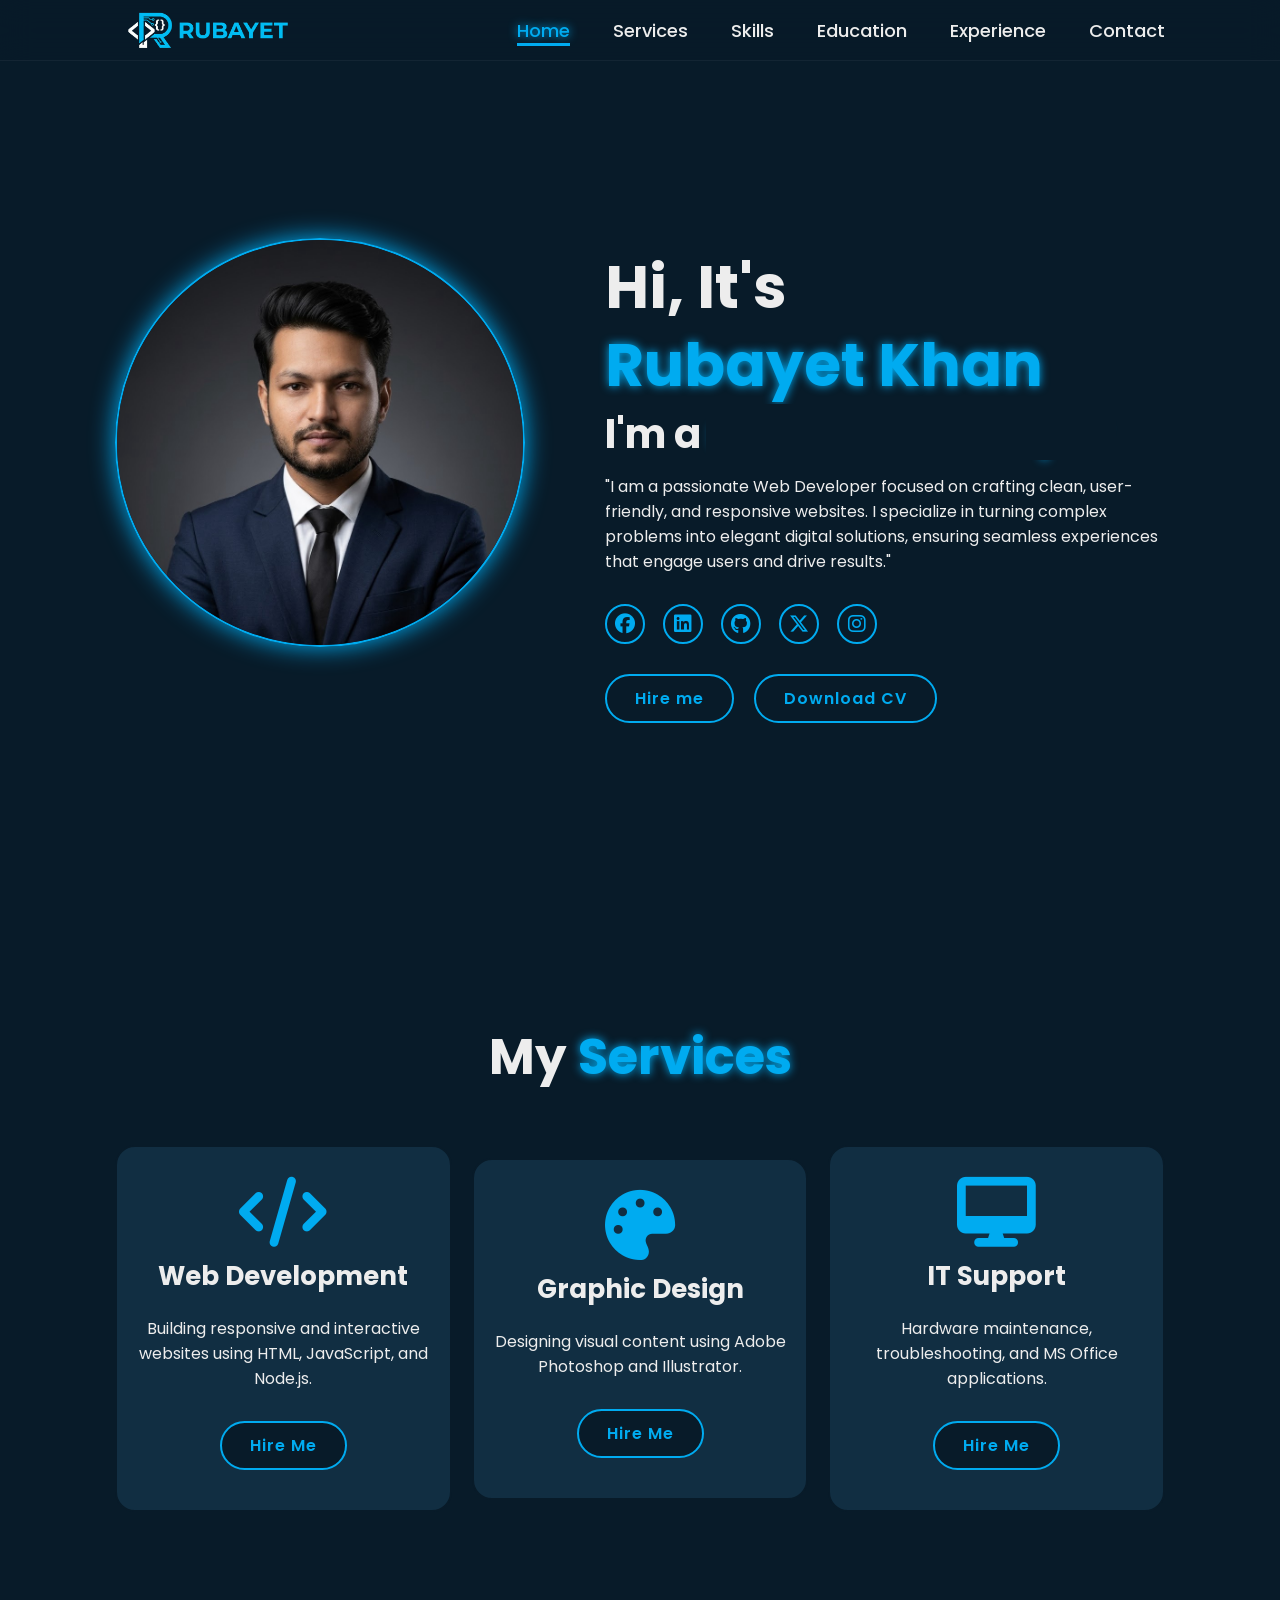
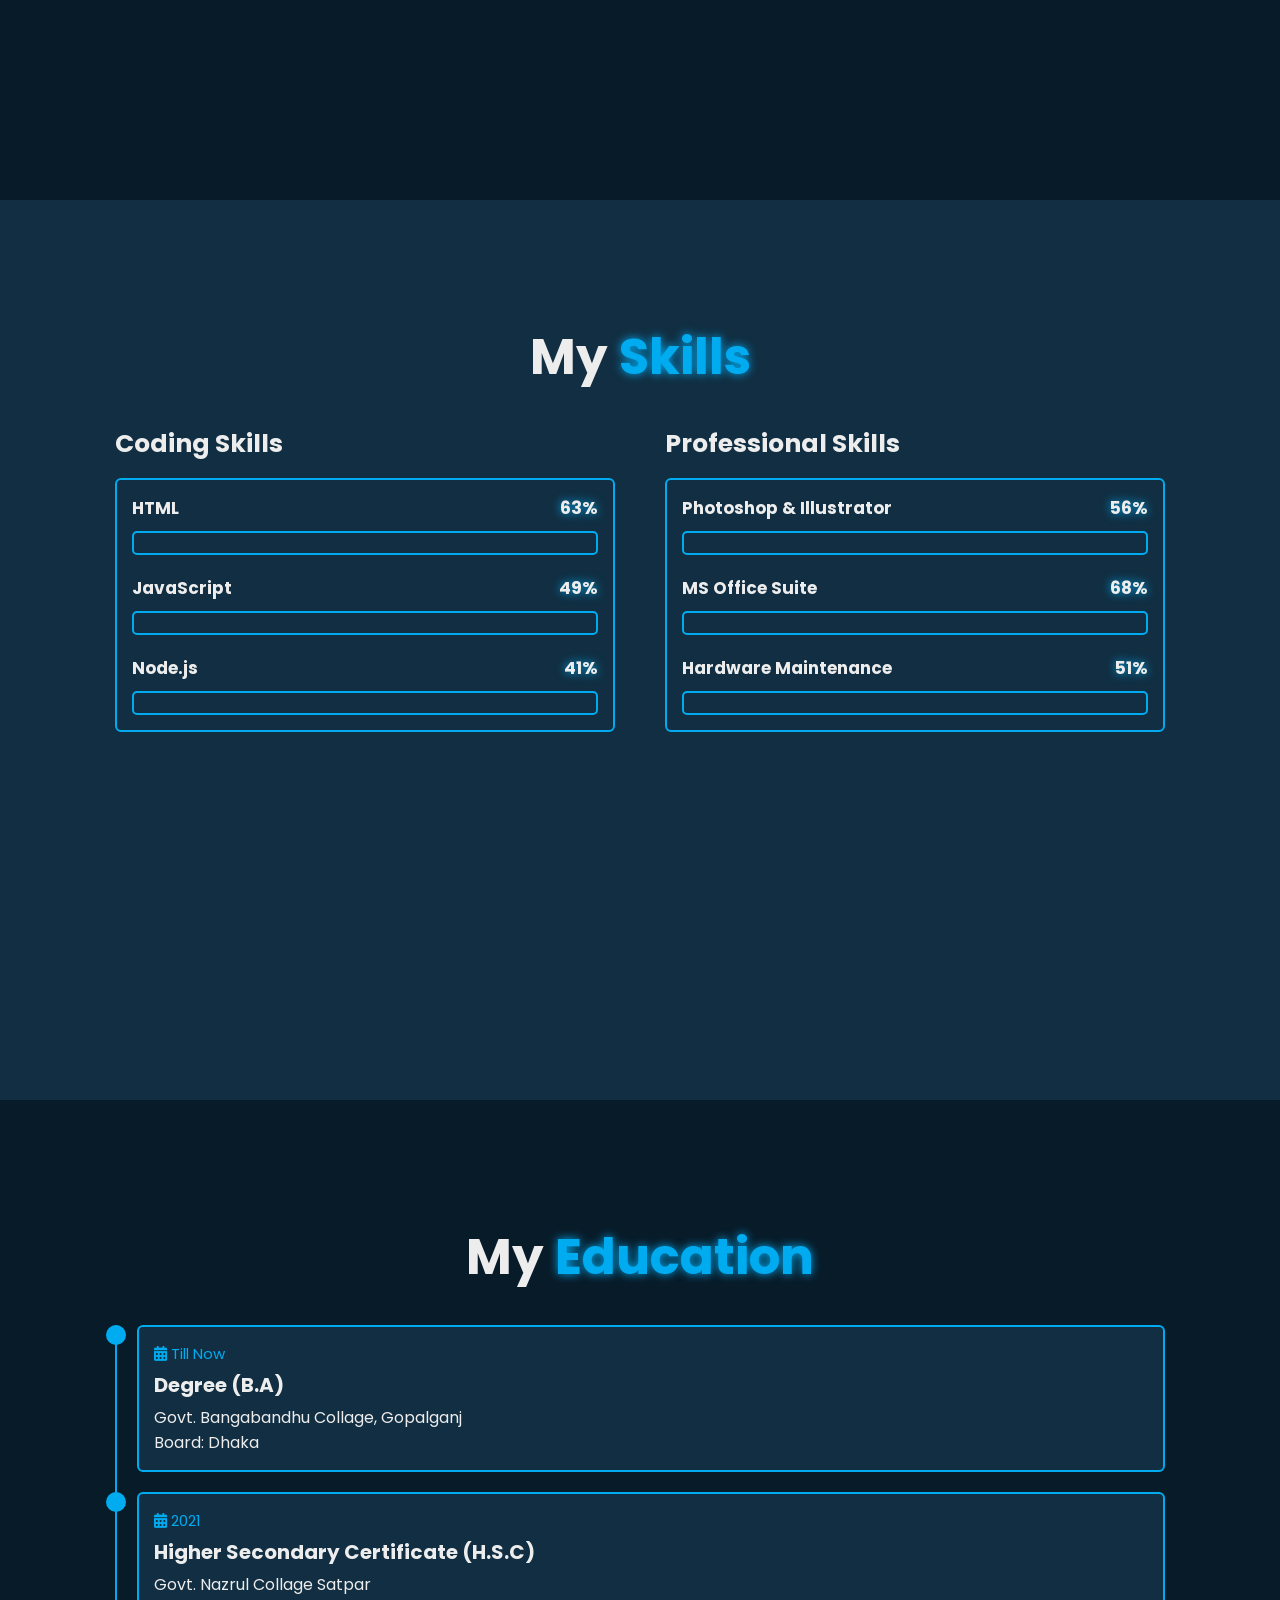
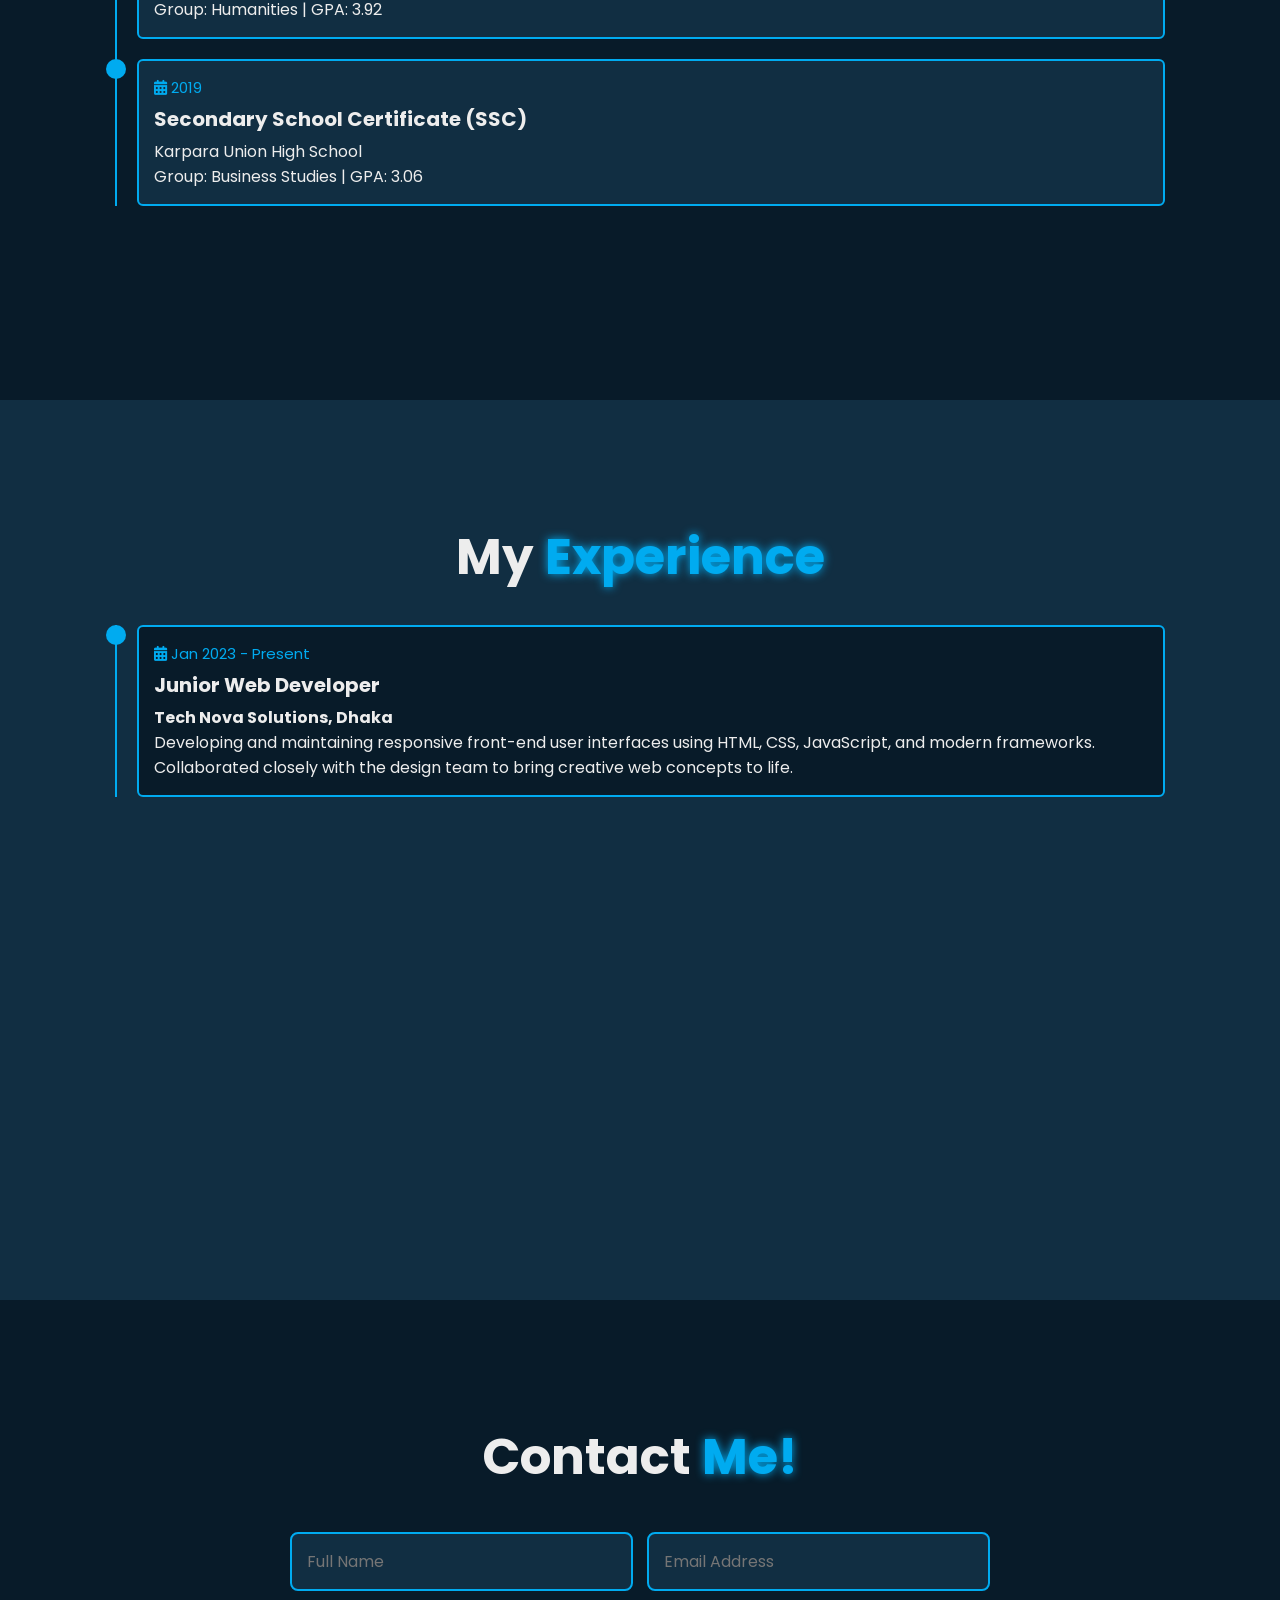
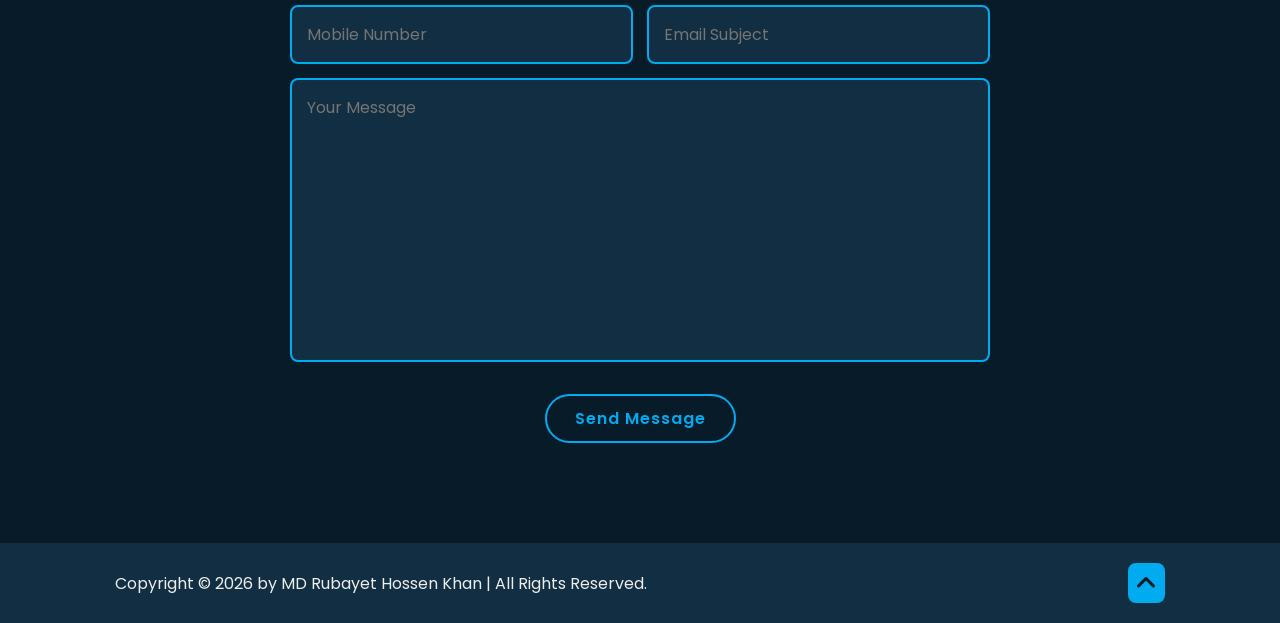
==== index.html @ 7b651324 "Initial commit" ====
<!DOCTYPE html>
<html lang="en">

<head>
    <meta charset="UTF-8">
    <meta name="viewport" content="width=device-width, initial-scale=1.0">
    <link rel="stylesheet" href="https://cdnjs.cloudflare.com/ajax/libs/font-awesome/6.5.2/css/all.min.css">
    <link rel="stylesheet" href="style.css">
    <title>Portfolio Website</title>
</head>

<body>
    <header>
        <a href="#" class="logo"><img src="Logo image.png" alt="Rubayet"></a>

        <nav>
            <a href="#home" class="active"> Home</a>
            <a href="#services">Services</a>
            <a href="#skills">Skills</a>
            <a href="#education">Education</a>
            <a href="#experience">Experience</a>
            <a href="#contact">Contact</a>
        </nav>
    </header>
    <section class="home" id="home">
        <div class="home-img">
            <img src="main.jpg" alt="">
        </div>
        <div class="home-content">
            <h1>Hi, It's <br><span>Rubayet Khan</span></h1>
            <h3 class="typing-text">I'm a <span></span></h3>
            <p>"I am a passionate Web Developer focused on crafting clean, user-friendly, and responsive websites. I
                specialize in turning complex problems into elegant digital solutions, ensuring seamless experiences
                that engage users and drive results."</p>
            <div class="social-icons">
                <a href="https://www.facebook.com/mdrubayetkhan.khan.5" target="_blank"><i
                        class="fa-brands fa-facebook"></i></a>
                <a href="https://www.linkedin.com/in/rubayet-khan-7339552a4" target="_blank"><i
                        class="fa-brands fa-linkedin"></i></a>
                <a href="https://github.com/rubayet9" target="_blank"><i class="fa-brands fa-github"></i></a>
                <a href="#"><i class="fa-brands fa-x-twitter"></i></a>
                <a href="https://www.instagram.com/mdrubayetkhan.khan.5/" target="_blank"><i
                        class="fa-brands fa-instagram"></i></a>
            </div>
            <div class="btn-box">
                <a href="#contact" class="btn">Hire me</a>
                <a href="Rubayet Khan cv.pdf" download class="btn">Download CV</a>
            </div>
        </div>
    </section>

    <section class="services" id="services">
        <h2 class="heading">My <span>Services</span></h2>
        <div class="services-container">
            <div class="service-box">
                <i class="fa-solid fa-code"></i>
                <h3>Web Development</h3>
                <p>Building responsive and interactive websites using HTML, JavaScript, and Node.js.</p>
                <a href="#contact" class="btn">Hire Me</a>
            </div>
            <div class="service-box">
                <i class="fa-solid fa-palette"></i>
                <h3>Graphic Design</h3>
                <p>Designing visual content using Adobe Photoshop and Illustrator.</p>
                <a href="#contact" class="btn">Hire Me</a>
            </div>
            <div class="service-box">
                <i class="fa-solid fa-desktop"></i>
                <h3>IT Support</h3>
                <p>Hardware maintenance, troubleshooting, and MS Office applications.</p>
                <a href="#contact" class="btn">Hire Me</a>
            </div>
        </div>
    </section>

    <section class="skills" id="skills">
        <h2 class="heading">My <span>Skills</span></h2>
        <div class="skills-row">
            <div class="skills-column">
                <h3 class="title">Coding Skills</h3>
                <div class="skills-box">
                    <div class="skills-content">
                        <div class="progress">
                            <h3>HTML <span data-percent="90">0%</span></h3>
                            <div class="bar"><span></span></div>
                        </div>
                        <div class="progress">
                            <h3>JavaScript <span data-percent="70">0%</span></h3>
                            <div class="bar"><span></span></div>
                        </div>
                        <div class="progress">
                            <h3>Node.js <span data-percent="60">0%</span></h3>
                            <div class="bar"><span></span></div>
                        </div>
                    </div>
                </div>
            </div>

            <div class="skills-column">
                <h3 class="title">Professional Skills</h3>
                <div class="skills-box">
                    <div class="skills-content">
                        <div class="progress">
                            <h3>Photoshop & Illustrator <span data-percent="80">0%</span></h3>
                            <div class="bar"><span></span></div>
                        </div>
                        <div class="progress">
                            <h3>MS Office Suite <span data-percent="95">0%</span></h3>
                            <div class="bar"><span></span></div>
                        </div>
                        <div class="progress">
                            <h3>Hardware Maintenance <span data-percent="75">0%</span></h3>
                            <div class="bar"><span></span></div>
                        </div>
                    </div>
                </div>
            </div>
        </div>
    </section>

    <section class="education" id="education">
        <h2 class="heading">My <span>Education</span></h2>
        <div class="education-row">
            <div class="education-column">
                <div class="education-box">
                    <div class="education-content">
                        <div class="content">
                            <div class="year"><i class="fa-solid fa-calendar-days"></i> Till Now</div>
                            <h3>Degree (B.A)</h3>
                            <p>Govt. Bangabandhu Collage, Gopalganj <br> Board: Dhaka</p>
                        </div>
                    </div>
                    <div class="education-content">
                        <div class="content">
                            <div class="year"><i class="fa-solid fa-calendar-days"></i> 2021</div>
                            <h3>Higher Secondary Certificate (H.S.C)</h3>
                            <p>Govt. Nazrul Collage Satpar <br> Group: Humanities | GPA: 3.92</p>
                        </div>
                    </div>
                    <div class="education-content">
                        <div class="content">
                            <div class="year"><i class="fa-solid fa-calendar-days"></i> 2019</div>
                            <h3>Secondary School Certificate (SSC)</h3>
                            <p>Karpara Union High School <br> Group: Business Studies | GPA: 3.06</p>
                        </div>
                    </div>
                </div>
            </div>
        </div>
    </section>

    <section class="experience" id="experience">
        <h2 class="heading">My <span>Experience</span></h2>
        <div class="experience-row">
            <div class="experience-column">
                <div class="experience-box">
                    <div class="experience-content">
                        <div class="content">
                            <div class="year"><i class="fa-solid fa-calendar-days"></i> Jan 2023 - Present</div>
                            <h3>Junior Web Developer</h3>
                            <p><strong>Tech Nova Solutions, Dhaka</strong> <br> Developing and maintaining responsive
                                front-end user interfaces using HTML, CSS, JavaScript, and modern frameworks.
                                Collaborated closely with the design team to bring creative web concepts to life.</p>
                        </div>
                    </div>
                </div>
            </div>
        </div>
    </section>

    <section class="contact" id="contact">
        <h2 class="heading">Contact <span>Me!</span></h2>
        <form id="contact-form" action="https://formsubmit.co/rubayetfivermail@gmail.com" method="POST">
            <div class="input-box">
                <input type="text" name="name" placeholder="Full Name" required>
                <input type="email" name="email" placeholder="Email Address" required>
            </div>
            <div class="input-box">
                <input type="text" name="phone" placeholder="Mobile Number">
                <input type="text" name="_subject" placeholder="Email Subject">
            </div>
            <textarea name="message" id="" cols="30" rows="10" placeholder="Your Message" required></textarea>
            <input type="hidden" name="_captcha" value="false">
            <input type="submit" value="Send Message" class="btn">
        </form>
    </section>

    <footer class="footer">
        <div class="footer-text">
            <p>Copyright &copy; 2026 by MD Rubayet Hossen Khan | All Rights Reserved.</p>
        </div>
        <div class="footer-iconTop">
            <a href="#home"><i class="fa-solid fa-angle-up"></i></a>
        </div>
    </footer>

    <!-- Popup Notification -->
    <div class="popup-box" id="popup">
        <i class="fa-solid fa-circle-check"></i>
        <h2>Message Sent!</h2>
        <p>Thank you for reaching out. I will get back to you soon.</p>
        <button type="button" class="btn" onclick="closePopup()">OK</button>
    </div>

    <script>
        let sections = document.querySelectorAll('section');
        let navLinks = document.querySelectorAll('header nav a');

        window.onscroll = () => {
            sections.forEach(sec => {
                let top = window.scrollY;
                let offset = sec.offsetTop - 150;
                let height = sec.offsetHeight;
                let id = sec.getAttribute('id');

                if (top >= offset && top < offset + height) {
                    navLinks.forEach(links => {
                        links.classList.remove('active');
                        document.querySelector('header nav a[href*=' + id + ']').classList.add('active');
                    });

                    if (!sec.classList.contains('show-animate')) {
                        sec.classList.add('show-animate');

                        if (id === 'skills') {
                            let progressSpans = sec.querySelectorAll('.progress h3 span');
                            progressSpans.forEach(span => {
                                let target = parseInt(span.getAttribute('data-percent'));
                                let count = 0;
                                let duration = 1500; // Match CSS transition duration
                                let interval = duration / target;

                                let counter = setInterval(() => {
                                    count++;
                                    span.textContent = count + '%';
                                    if (count >= target) {
                                        clearInterval(counter);
                                    }
                                }, interval);
                            });
                        }
                    }
                } else {
                    if (sec.classList.contains('show-animate')) {
                        sec.classList.remove('show-animate');

                        if (id === 'skills') {
                            let progressSpans = sec.querySelectorAll('.progress h3 span');
                            progressSpans.forEach(span => {
                                span.textContent = '0%';
                            });
                        }
                    }
                }
            });
        };

        // Form Submission and Popup Logic
        const contactForm = document.getElementById('contact-form');
        const popup = document.getElementById('popup');

        contactForm.addEventListener('submit', function (e) {
            e.preventDefault(); // Prevent page redirection

            const formData = new FormData(contactForm);

            fetch("https://formsubmit.co/ajax/rubayetfivermail@gmail.com", {
                method: "POST",
                body: formData
            })
                .then(response => response.json())
                .then(data => {
                    if (data.success) {
                        contactForm.reset(); // Clear the form
                        popup.classList.add("open-popup"); // Show popup
                    } else {
                        alert("Something went wrong. Please try again.");
                    }
                })
                .catch(error => {
                    alert("Error sending message. Please check your internet connection.");
                });
        });

        function closePopup() {
            popup.classList.remove("open-popup");
        }
    </script>
</body>

</html>
---- style.css ----
@import url('https://fonts.googleapis.com/css2?family=Poppins:wght@100;200;300;400;500;600&display=swap');
@import url('https://fonts.googleapis.com/css2?family=Dancing+Script:wght@700&display=swap');

:root {
    --bg-color: #081b29;
    --second-bg-color: #112e42;
    --text-color: #ededed;
    --main-color: #00abf0;
}

* {
    margin: 0;
    padding: 0;
    box-sizing: border-box;
    text-decoration: none;
    border: none;
    outline: none;
    font-family: 'Poppins', sans-serif;
}

html {
    font-size: 62.5%;
    scroll-behavior: smooth;
}

body {
    width: 100%;
    height: 100vh;
    overflow-x: hidden;
    background-color: var(--bg-color);
    color: var(--text-color);
}

header {
    position: fixed;
    top: 0;
    left: 0;
    width: 100%;
    padding: 1rem 9%; /* Reduced padding to keep header perfectly sized */
    background: rgba(8, 27, 41, 0.7);
    backdrop-filter: blur(15px);
    border-bottom: 1px solid rgba(255, 255, 255, 0.05);
    display: flex;
    justify-content: space-between;
    align-items: center;
    z-index: 100;
}

.logo {
    display: flex;
    align-items: center;
    cursor: pointer;
}

.logo img {
    height: 4rem; /* Standard logo height */
    width: auto;
    animation: logoGlow 3s infinite ease-in-out;
    transform-origin: left center;
    transition: 0.3s;
}

@keyframes logoGlow {
    0%, 100% {
        filter: drop-shadow(0 0 5px var(--main-color));
        transform: translateY(0) scale(1); /* Normal size */
    }
    50% {
        filter: drop-shadow(0 0 15px var(--main-color));
        transform: translateY(-3px) scale(1.05); /* Slight bounce and scale */
    }
}

.logo:hover img {
    filter: brightness(1.2) drop-shadow(0 0 20px var(--main-color));
}

nav a {
    font-size: 1.8rem;
    color: var(--text-color);
    margin-left: 4rem;
    font-weight: 500;
    transition: 0.3s ease;
    border-bottom: 3px solid transparent;
}

nav a:hover,
nav a.active {
    color: var(--main-color);
    border-bottom: 3px solid var(--main-color);
    text-shadow: 0 0 10px var(--main-color);
}

@media(max-width:995px) {
    nav {
        position: absolute;
        display: none;
        top: 0;
        right: 0;
        width: 40%;
        border-left: 3px solid var(--main-color);
        border-bottom: 3px solid var(--main-color);
        border-bottom-left-radius: 2rem;
        padding: 1rem solid;
        background-color: var(--second-bg-color);
        border-top: 0.1rem solid rgba(0, 0, 0, 0.1);
    }

    nav.active {
        display: block;
    }

    nav a {
        display: block;
        font-size: 2rem;
        margin: 3rem 0;
    }

    nav a:hover,
    nav a.active {
        padding: 1rem;
        border-radius: 0.5rem;
        border-bottom: 0.5rem solid var(--main-color);
    }
}

section {
    min-height: 100vh;
    padding: 12rem 9% 5rem;
}

.home {
    display: flex;
    justify-content: center;
    align-items: center;
    gap: 8rem;
    background-color: var(--bg-color);
}

.home .home-content h1 {
    font-size: 6rem;
    font-weight: 700;
    line-height: 1.3;
}

span {
    color: var(--main-color);
    text-shadow: 0 0 10px var(--main-color);
}

.home-content h3 {
    font-size: 4rem;
    margin-bottom: 1rem;
    font-weight: 700;
}

.home-content p {
    font-size: 1.6rem;
}

.home-img {
    display: flex;
    justify-content: center;
    align-items: center;
}

.home-img img {
    position: relative;
    margin-top: -8.5rem;
    width: 32vw;
    max-width: 450px;
    min-width: 250px;
    aspect-ratio: 1 / 1;
    object-fit: cover;
    object-position: top;
    border-radius: 50%;
    box-shadow: 0 0 25px var(--main-color);
    border: 2px solid var(--main-color);
    cursor: pointer;
    transition: 0.4s ease;
}

.home-img img:hover {
    box-shadow: 0 0 50px var(--main-color), 0 0 100px var(--main-color);
    transform: scale(1.05);
}

.social-icons a {
    display: inline-flex;
    justify-content: center;
    align-items: center;
    width: 4rem;
    height: 4rem;
    background-color: transparent;
    border: 0.2rem solid var(--main-color);
    font-size: 2rem;
    border-radius: 50%;
    margin: 3rem 1.5rem 3rem 0;
    transition: 0.3s ease;
    color: var(--main-color);
}

.social-icons a:hover {
    color: var(--bg-color);
    transform: scale(1.1) translateY(-5px);
    background-color: var(--main-color);
    box-shadow: 0 0 25px var(--main-color);
}

.btn {
    display: inline-block;
    padding: 1rem 2.8rem;
    background-color: var(--bg-color);
    border-radius: 4rem;
    font-size: 1.6rem;
    color: var(--main-color);
    letter-spacing: 0.1rem;
    font-weight: 600;
    border: 2px solid var(--main-color);
    transition: 0.3s ease;
    cursor: pointer;
    box-shadow: 0 0 10px transparent;
}

.btn:hover {
    transform: scale(1.05);
    background-color: var(--main-color);
    color: var(--bg-color);
    box-shadow: 0 0 25px var(--main-color);
}

.btn-box {
    display: flex;
    gap: 2rem;
    flex-wrap: wrap;
}

.typing-text {
    font-size: 34px;
    font-weight: 600;
    min-width: 280px;
}

.typing-text span {
    position: relative;
}

.typing-text span::before {
    content: "software Developer";
    color: var(--main-color);
    animation: words 20s infinite;
}

.typing-text span::after {
    content: "";
    background-color: var(--bg-color);
    position: absolute;
    width: calc(100% + 8px);
    height: 100%;
    border-left: 3px solid var(--bg-color);
    right: -8px;
    animation: cursor 0.6s infinite, typing 20s steps(14) infinite;
}

@keyframes cursor {
    to {
        border-left: 3px solid var(--main-color);
    }
}

@keyframes typing {
    0%, 5%, 20%, 25%, 40%, 45%, 60%, 65%, 80%, 85%, 100% {
        width: calc(100% + 8px);
    }
    10%, 15%, 30%, 35%, 50%, 55%, 70%, 75%, 90%, 95% {
        width: 0;
    }
}

@keyframes words {

    0%,
    20% {
        content: "Web Developer";
    }

    21%,
    40% {
        content: "Developer";
    }

    41%,
    60% {
        content: "Web Designer";
    }

    61%,
    80% {
        content: "Youtuber";
    }

    81%,
    100% {
        content: "Script Writer";
    }
}

@media (max-width: 1000px) {
    .home {
        gap: 4rem;
    }
}

@media(max-width:995px) {
    .home {
        flex-direction: column;
        margin: 5rem 4rem;
    }

    .home .home-content h3 {
        font-size: 2.5rem;
    }

    .home-content h1 {
        font-size: 5rem;
    }

    .home-img img {
        width: 70vw;
        margin-top: 4rem;
    }
}

/* Global heading */
.heading {
    text-align: center;
    font-size: 5rem;
    margin-bottom: 3rem;
}

/* Services */
.services h2 {
    margin-bottom: 5rem;
}
.services-container {
    display: flex;
    justify-content: center;
    align-items: center;
    flex-wrap: wrap;
    gap: 2rem;
}
.services-container .service-box {
    flex: 1 1 30rem;
    background: var(--second-bg-color);
    padding: 3rem 2rem 4rem;
    border-radius: 2rem;
    text-align: center;
    border: .2rem solid var(--bg-color);
    transition: .5s ease;
}
.services-container .service-box:hover {
    border-color: var(--main-color);
    transform: scale(1.02);
}
.service-box i {
    font-size: 7rem;
    color: var(--main-color);
}
.service-box h3 {
    font-size: 2.6rem;
    padding: 1rem 0;
}
.service-box p {
    font-size: 1.6rem;
    margin: 1rem 0 3rem;
}

/* Skills */
.skills {
    background: var(--second-bg-color);
}
.skills-row {
    display: flex;
    flex-wrap: wrap;
    gap: 5rem;
}
.skills-column {
    flex: 1 1 40rem;
}
.skills-column .title {
    font-size: 2.5rem;
    margin: 0 0 1.5rem;
}
.skills-box .skills-content {
    position: relative;
    border: .2rem solid var(--main-color);
    border-radius: .6rem;
    padding: .5rem 1.5rem;
    z-index: 1;
    overflow: hidden;
}
.skills-box .skills-content::before {
    content: '';
    position: absolute;
    top: 0;
    left: 0;
    width: 0;
    height: 100%;
    background: var(--bg-color);
    z-index: -1;
    transition: .5s ease;
}
.skills-box .skills-content:hover::before {
    width: 100%;
}
.skills-content .progress {
    padding: 1rem 0;
}
.skills-content .progress h3 {
    font-size: 1.7rem;
    display: flex;
    justify-content: space-between;
}
.skills-content .progress h3 span {
    color: var(--text-color);
}
.skills-content .progress .bar {
    margin-top: 1rem;
    padding: .5rem;
    border-radius: .5rem;
    border: .2rem solid var(--main-color);
}
.skills-content .progress .bar span {
    display: block;
    height: 1rem;
    border-radius: .3rem;
    background: var(--main-color);
    width: 0;
    transition: width 1.5s ease-in-out;
}

/* Let's set some widths for the skill bars */
.skills.show-animate .skills-column:nth-child(1) .progress:nth-child(1) .bar span { width: 90%; }
.skills.show-animate .skills-column:nth-child(1) .progress:nth-child(2) .bar span { width: 70%; }
.skills.show-animate .skills-column:nth-child(1) .progress:nth-child(3) .bar span { width: 60%; }
.skills.show-animate .skills-column:nth-child(2) .progress:nth-child(1) .bar span { width: 80%; }
.skills.show-animate .skills-column:nth-child(2) .progress:nth-child(2) .bar span { width: 95%; }
.skills.show-animate .skills-column:nth-child(2) .progress:nth-child(3) .bar span { width: 75%; }

/* Education & Experience Timeline style */
.education, .experience {
    background: var(--bg-color);
}
.experience {
    background: var(--second-bg-color);
}
.education-row, .experience-row {
    display: flex;
    flex-wrap: wrap;
    gap: 5rem;
    justify-content: center;
}
.education-column, .experience-column {
    flex: 1 1 40rem;
}
.education-box, .experience-box {
    border-left: .2rem solid var(--main-color);
}
.education-content, .experience-content {
    position: relative;
    padding-left: 2rem;
}
.education-content::before, .experience-content::before {
    content: '';
    position: absolute;
    top: 0;
    left: -1.1rem;
    width: 2rem;
    height: 2rem;
    background: var(--main-color);
    border-radius: 50%;
}
.education-content .content, .experience-content .content {
    position: relative;
    padding: 1.5rem;
    border: .2rem solid var(--main-color);
    border-radius: .6rem;
    margin-bottom: 2rem;
    background: var(--second-bg-color);
    transition: .5s ease;
}
.experience .experience-content .content {
    background: var(--bg-color);
}
.education-content .content:hover, .experience-content .content:hover {
    background: var(--main-color);
    color: var(--bg-color);
}
.education-content .content .year, .experience-content .content .year {
    font-size: 1.5rem;
    color: var(--main-color);
    padding-bottom: .5rem;
}
.education-content .content:hover .year, .experience-content .content:hover .year {
    color: var(--bg-color);
}
.education-content .content h3, .experience-content .content h3 {
    font-size: 2rem;
}
.education-content .content p, .experience-content .content p {
    font-size: 1.6rem;
    padding-top: .5rem;
}

/* Contact */
.contact {
    min-height: auto;
    padding-bottom: 7rem;
}
.contact form {
    max-width: 70rem;
    margin: 1rem auto;
    text-align: center;
    margin-bottom: 3rem;
}
.contact form .input-box {
    display: flex;
    justify-content: space-between;
    flex-wrap: wrap;
}
.contact form .input-box input, .contact form textarea {
    width: 100%;
    padding: 1.5rem;
    font-size: 1.6rem;
    color: var(--text-color);
    background: var(--second-bg-color);
    border-radius: .8rem;
    margin: .7rem 0;
    border: .2rem solid var(--main-color);
}
.contact form .input-box input {
    width: 49%;
}
.contact form textarea {
    resize: none;
}
.contact form .btn {
    margin-top: 2rem;
    cursor: pointer;
}

/* Footer */
.footer {
    display: flex;
    justify-content: space-between;
    align-items: center;
    flex-wrap: wrap;
    padding: 2rem 9%;
    background: var(--second-bg-color);
}
.footer-text p {
    font-size: 1.6rem;
}
.footer-iconTop a {
    display: inline-flex;
    justify-content: center;
    align-items: center;
    padding: .8rem;
    background: var(--main-color);
    border-radius: .8rem;
    transition: .5s ease;
}
.footer-iconTop a:hover {
    box-shadow: 0 0 1rem var(--main-color);
}
.footer-iconTop a i {
    font-size: 2.4rem;
    color: var(--bg-color);
}

@media(max-width: 768px) {
    .contact form .input-box input {
        width: 100%;
    }
}

/* Popup Notification Styling */
.popup-box {
    width: 400px;
    background: var(--second-bg-color);
    border: .2rem solid var(--main-color);
    border-radius: 1rem;
    position: fixed;
    top: 0;
    left: 50%;
    transform: translate(-50%, -50%) scale(0.1);
    text-align: center;
    padding: 3rem 2rem;
    color: var(--text-color);
    visibility: hidden;
    opacity: 0;
    transition: transform 0.4s ease, top 0.4s ease, opacity 0.4s ease;
    z-index: 1000;
    box-shadow: 0 0 20px var(--main-color);
}

.popup-box.open-popup {
    visibility: visible;
    opacity: 1;
    top: 50%;
    transform: translate(-50%, -50%) scale(1);
}

.popup-box i {
    font-size: 6rem;
    color: var(--main-color);
    margin-bottom: 2rem;
}

.popup-box h2 {
    font-size: 3rem;
    font-weight: 600;
    margin-bottom: 1rem;
}

.popup-box p {
    font-size: 1.6rem;
    margin-bottom: 3rem;
}

.popup-box .btn {
    width: 100%;
    padding: 1rem 0;
    box-shadow: none;
    display: block;
}
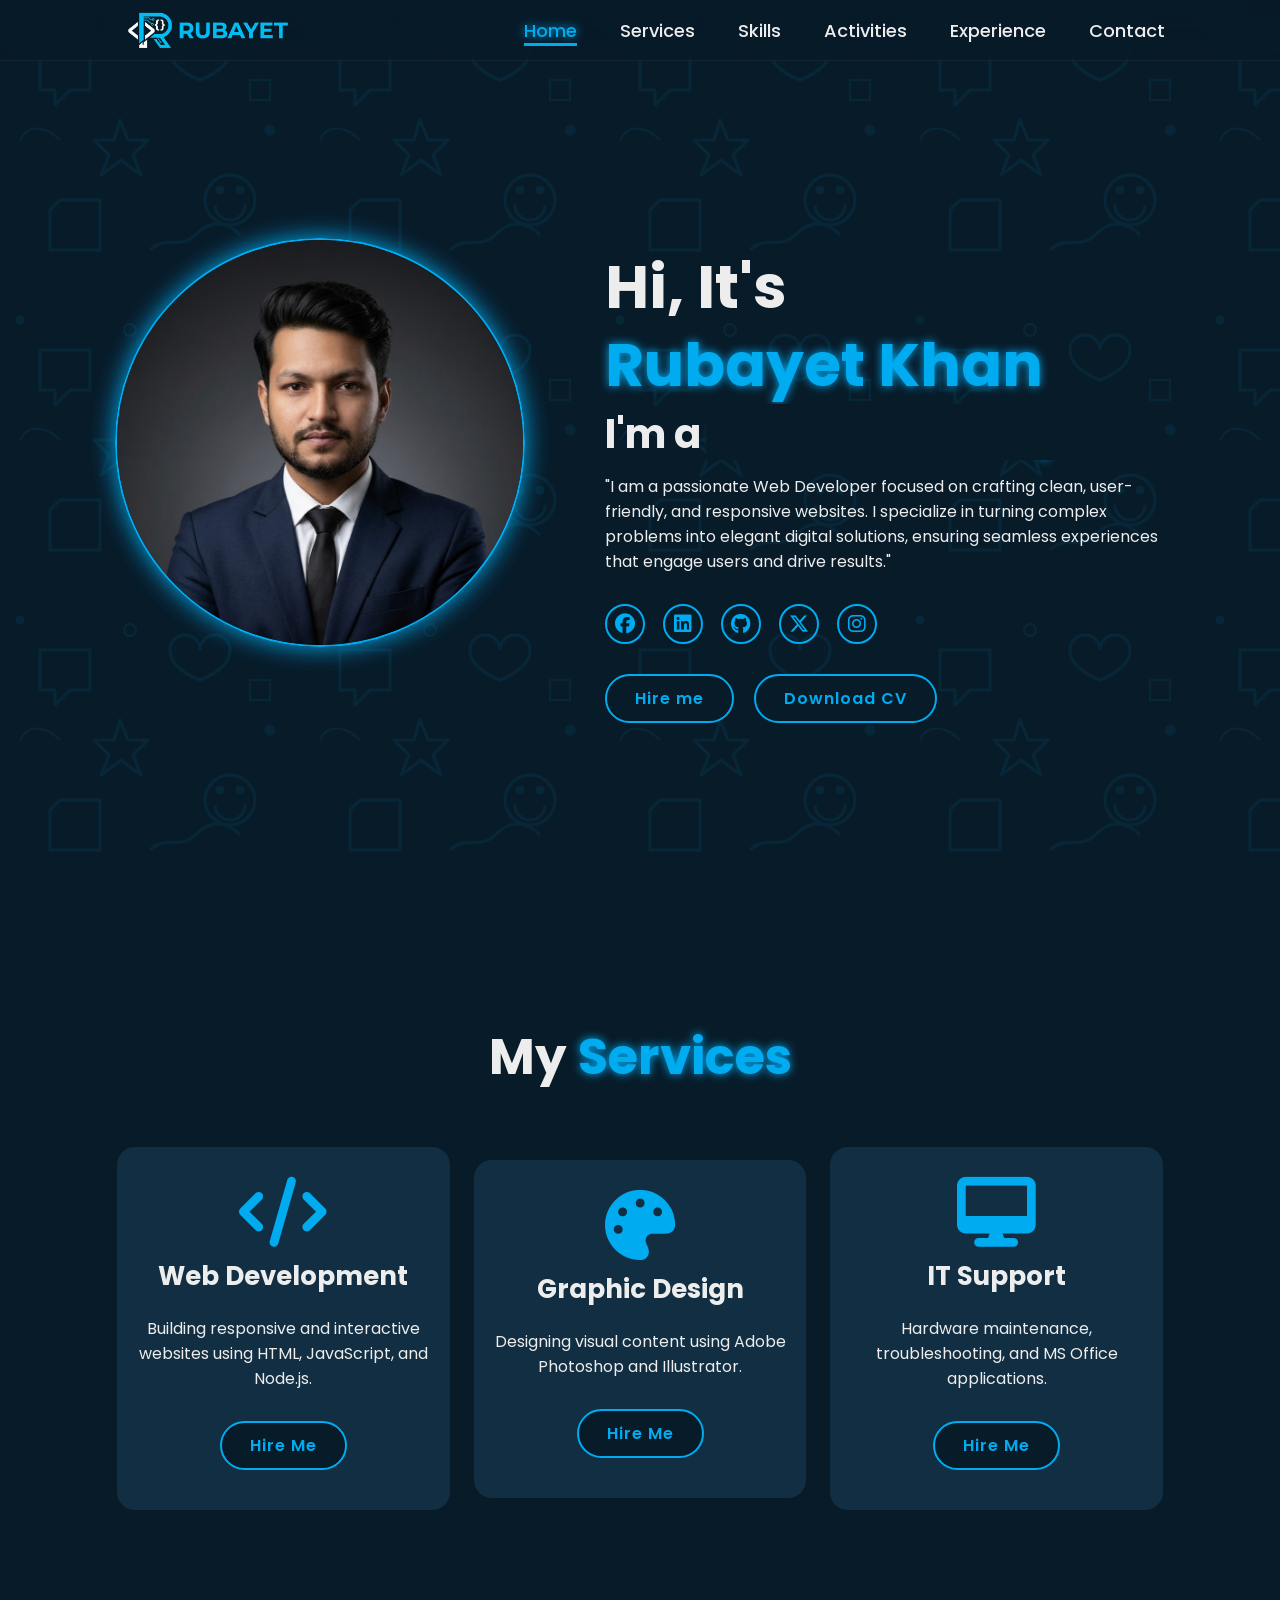
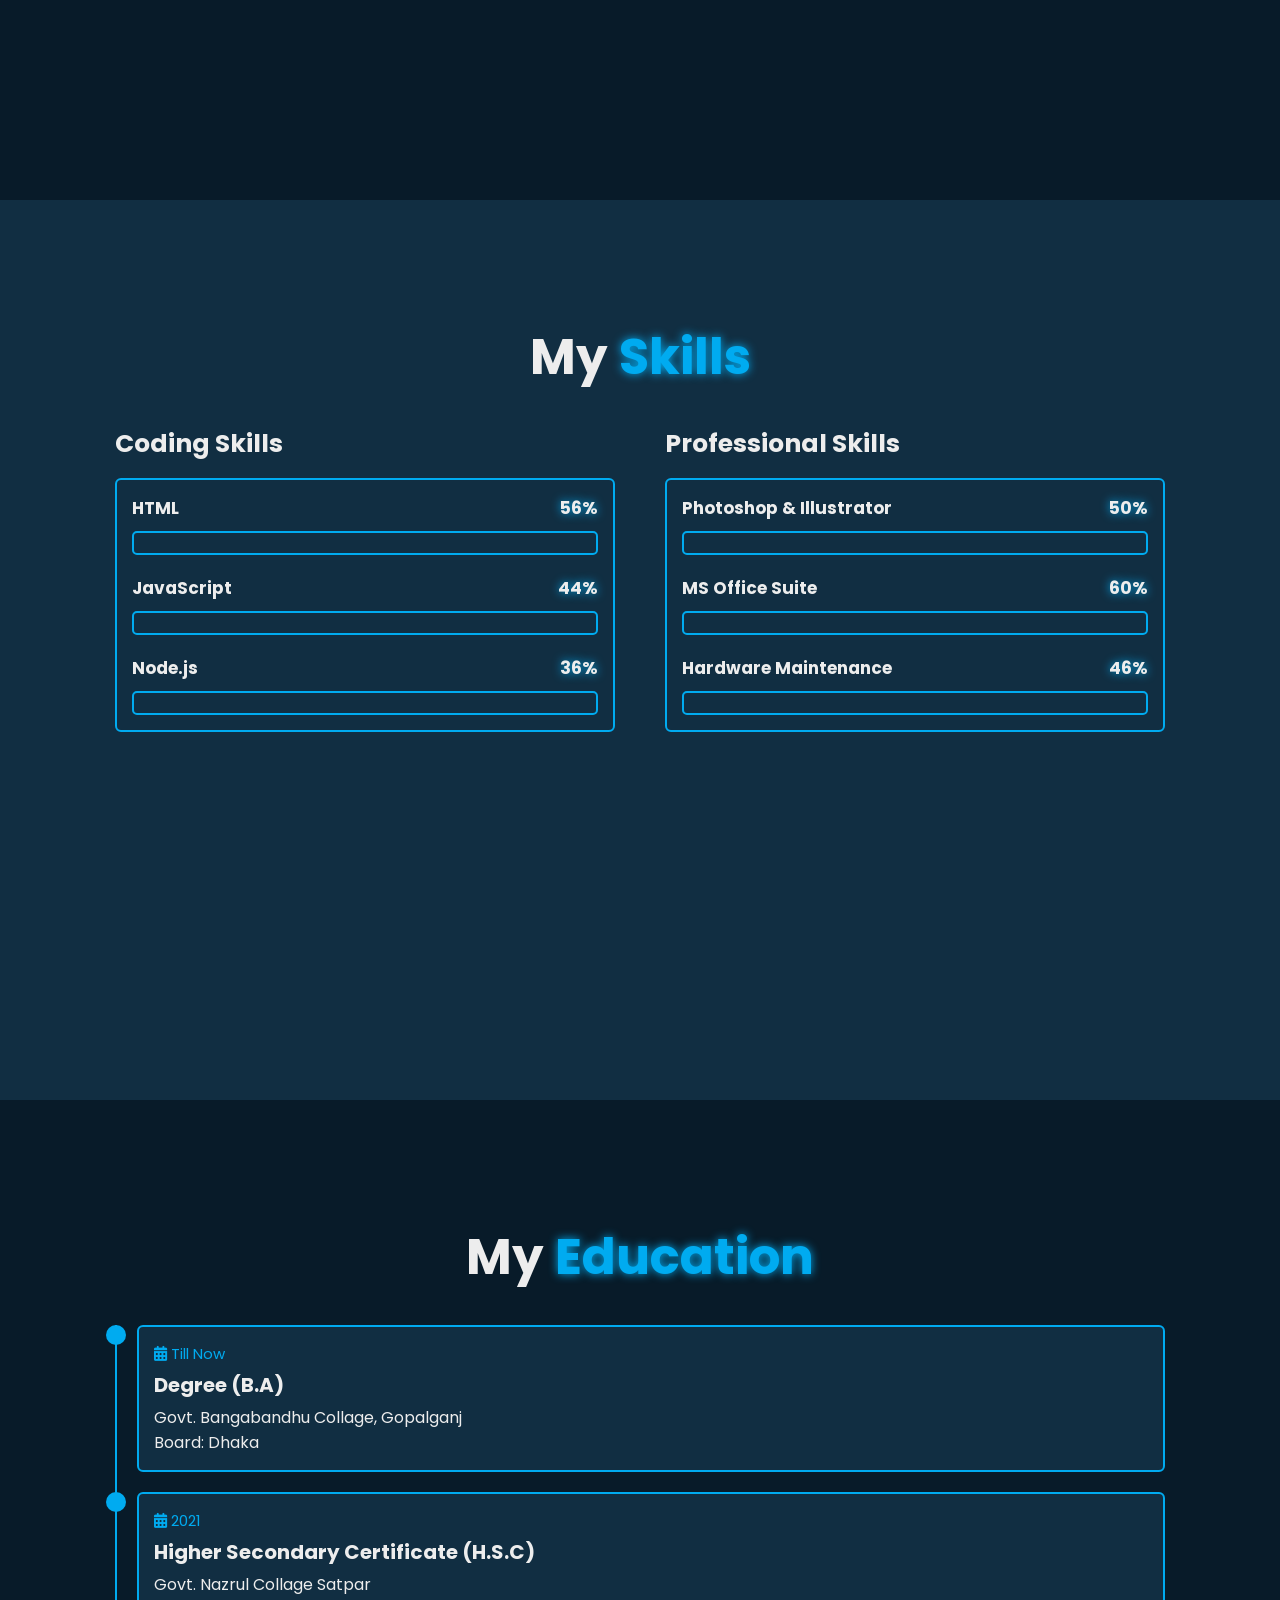
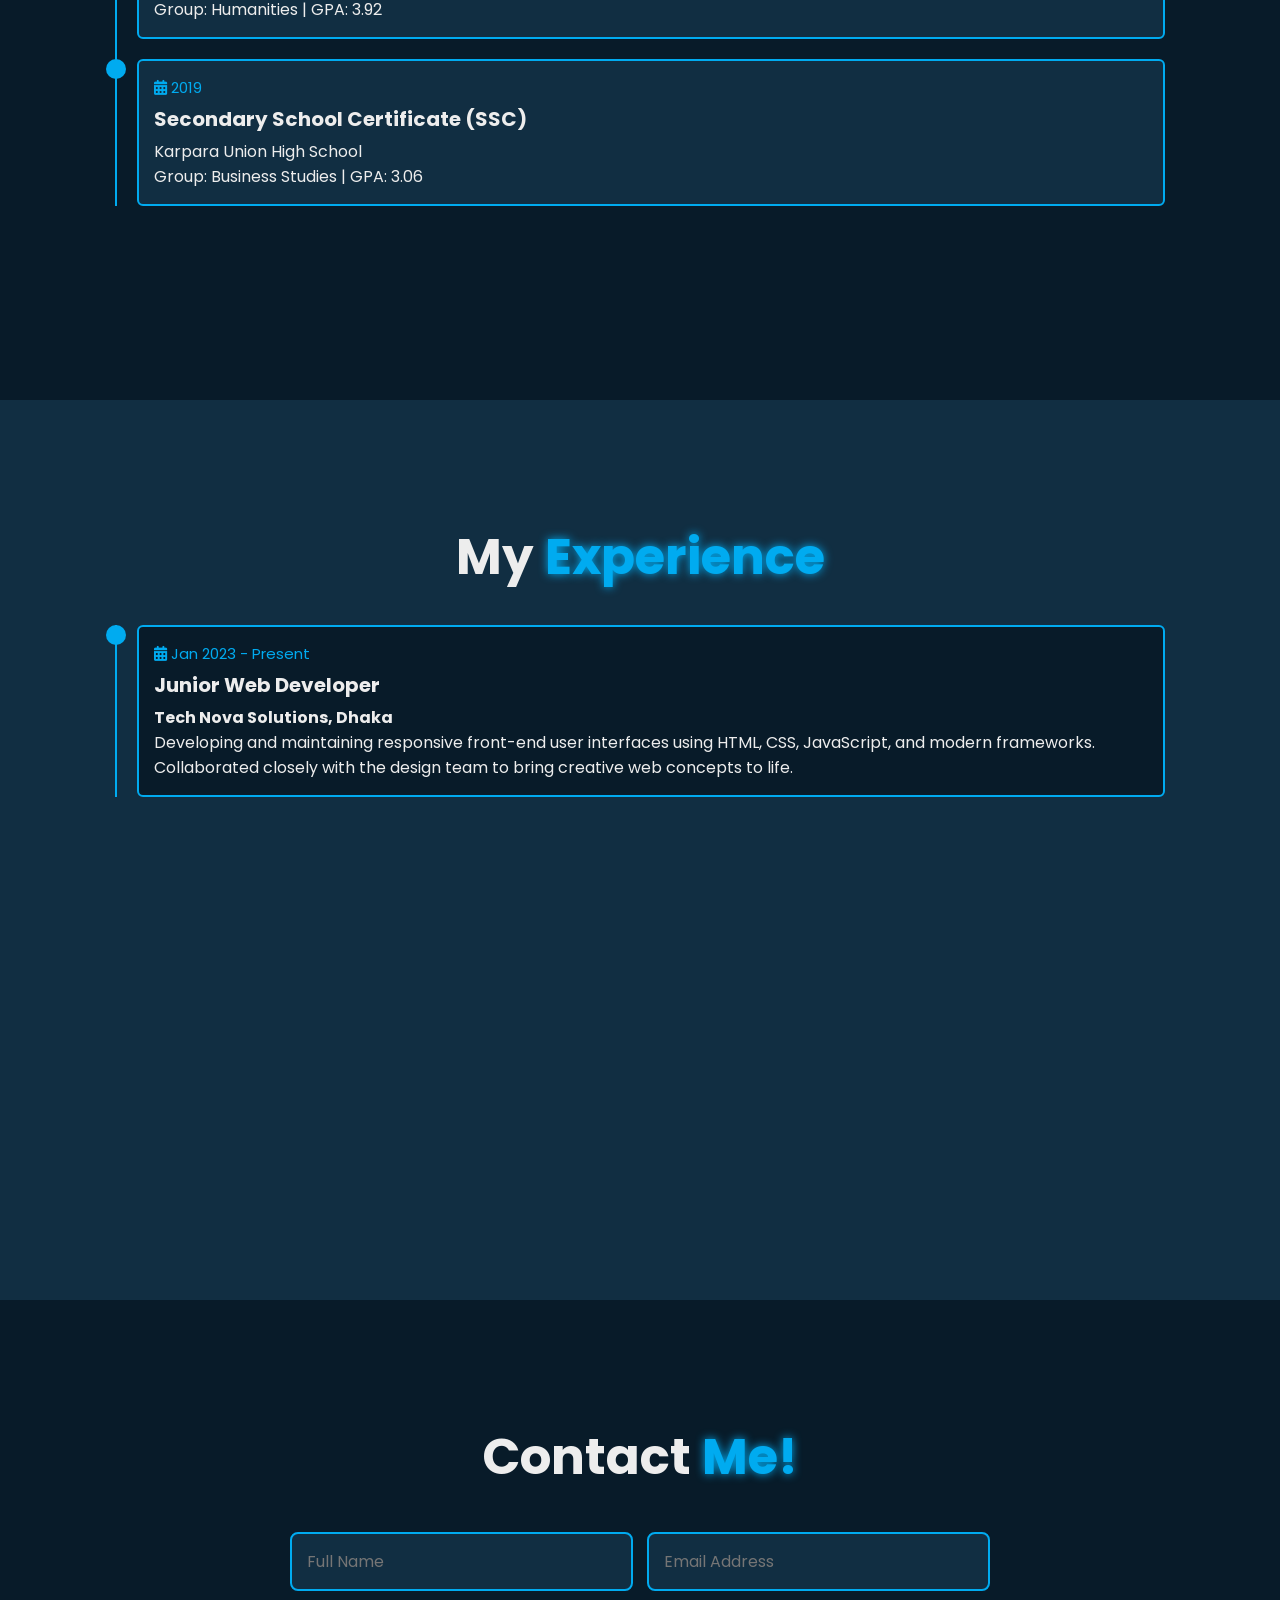
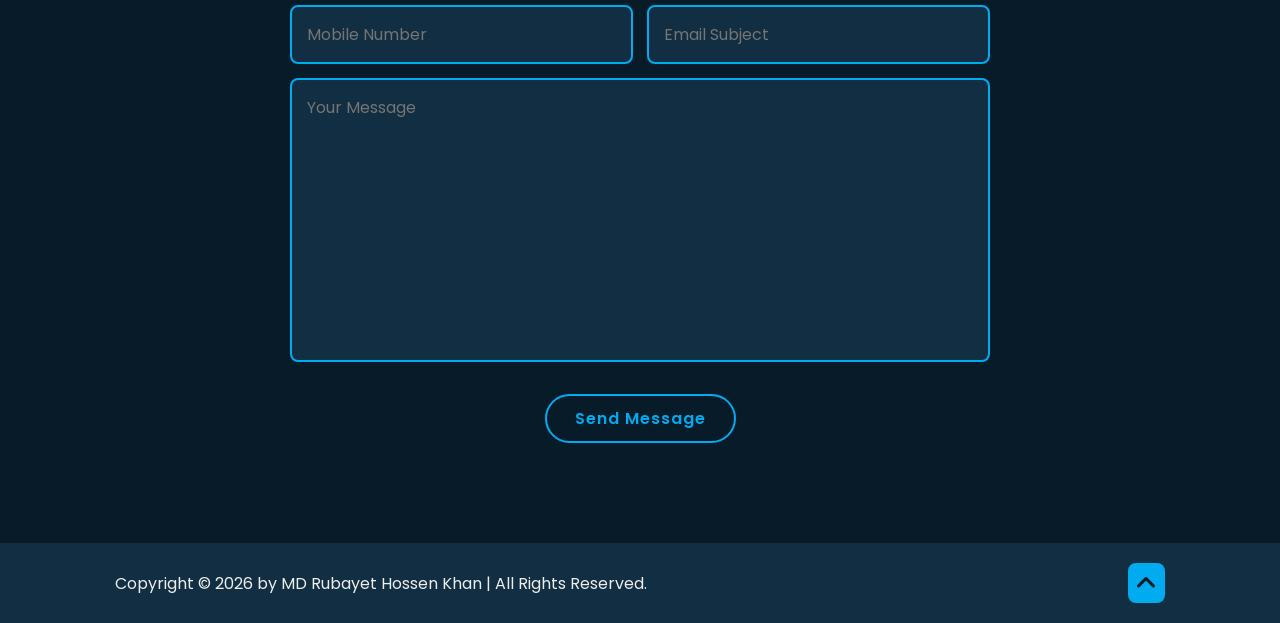
==== commit af3d12b4: "Add typing test difficulty levels and Bengali text paragraphs" ====
--- a/index.html
+++ b/index.html
@@ -17,7 +17,7 @@
             <a href="#home" class="active"> Home</a>
             <a href="#services">Services</a>
             <a href="#skills">Skills</a>
-            <a href="#education">Education</a>
+            <a href="#">Activities</a>
             <a href="#experience">Experience</a>
             <a href="#contact">Contact</a>
         </nav>
--- a/style.css
+++ b/style.css
@@ -633,4 +633,11 @@
     padding: 1rem 0;
     box-shadow: none;
     display: block;
+}
+
+/* WhatsApp Unique Vector Doodle Background Overlay */
+body, .home, .services, .skills, .education, .experience, .contact, .footer {
+    background-image: url("data:image/svg+xml,%3Csvg width='300' height='300' xmlns='http://www.w3.org/2000/svg'%3E%3Cg fill='%2300abf0' stroke='%2300abf0' opacity='0.08'%3E%3Cpath d='M40 50h50v40h-20l-15 15v-15h-15z' fill='none' stroke-width='3' stroke-linejoin='round'/%3E%3Cpath d='M200 50a15 15 0 0 1 30 0c0 20-30 30-30 30s-30-10-30-30a15 15 0 0 1 30 0z' fill='none' stroke-width='3'/%3E%3Ccircle cx='230' cy='200' r='25' fill='none' stroke-width='3'/%3E%3Ccircle cx='220' cy='190' r='4' fill='%2300abf0'/%3E%3Ccircle cx='240' cy='190' r='4' fill='%2300abf0'/%3E%3Cpath d='M215 205a15 15 0 0 0 30 0' fill='none' stroke-width='3'/%3E%3Cpath d='M60 200h40v50h-50v-40l10-10z' fill='none' stroke-width='3' stroke-linejoin='round'/%3E%3Cpath d='M120 120l8 20h20l-15 15 8 20-20-15-20 15 8-20-15-15h20z' fill='none' stroke-width='3' stroke-linejoin='round'/%3E%3Cpath d='M150 250c15-15 30 0 45-15s30-15 45 0' fill='none' stroke-width='3'/%3E%3Ccircle cx='20' cy='20' r='4' fill='%2300abf0'/%3E%3Ccircle cx='130' cy='30' r='6' fill='none' stroke-width='2'/%3E%3Ccircle cx='270' cy='130' r='5' fill='%2300abf0'/%3E%3Cpath d='M20 140c10-20 30-10 40 0' fill='none' stroke-width='2'/%3E%3Cpath d='M250 80h20v20h-20z' fill='none' stroke-width='2'/%3E%3C/g%3E%3C/svg%3E");
+    background-size: 300px;
+    background-attachment: fixed;
 }
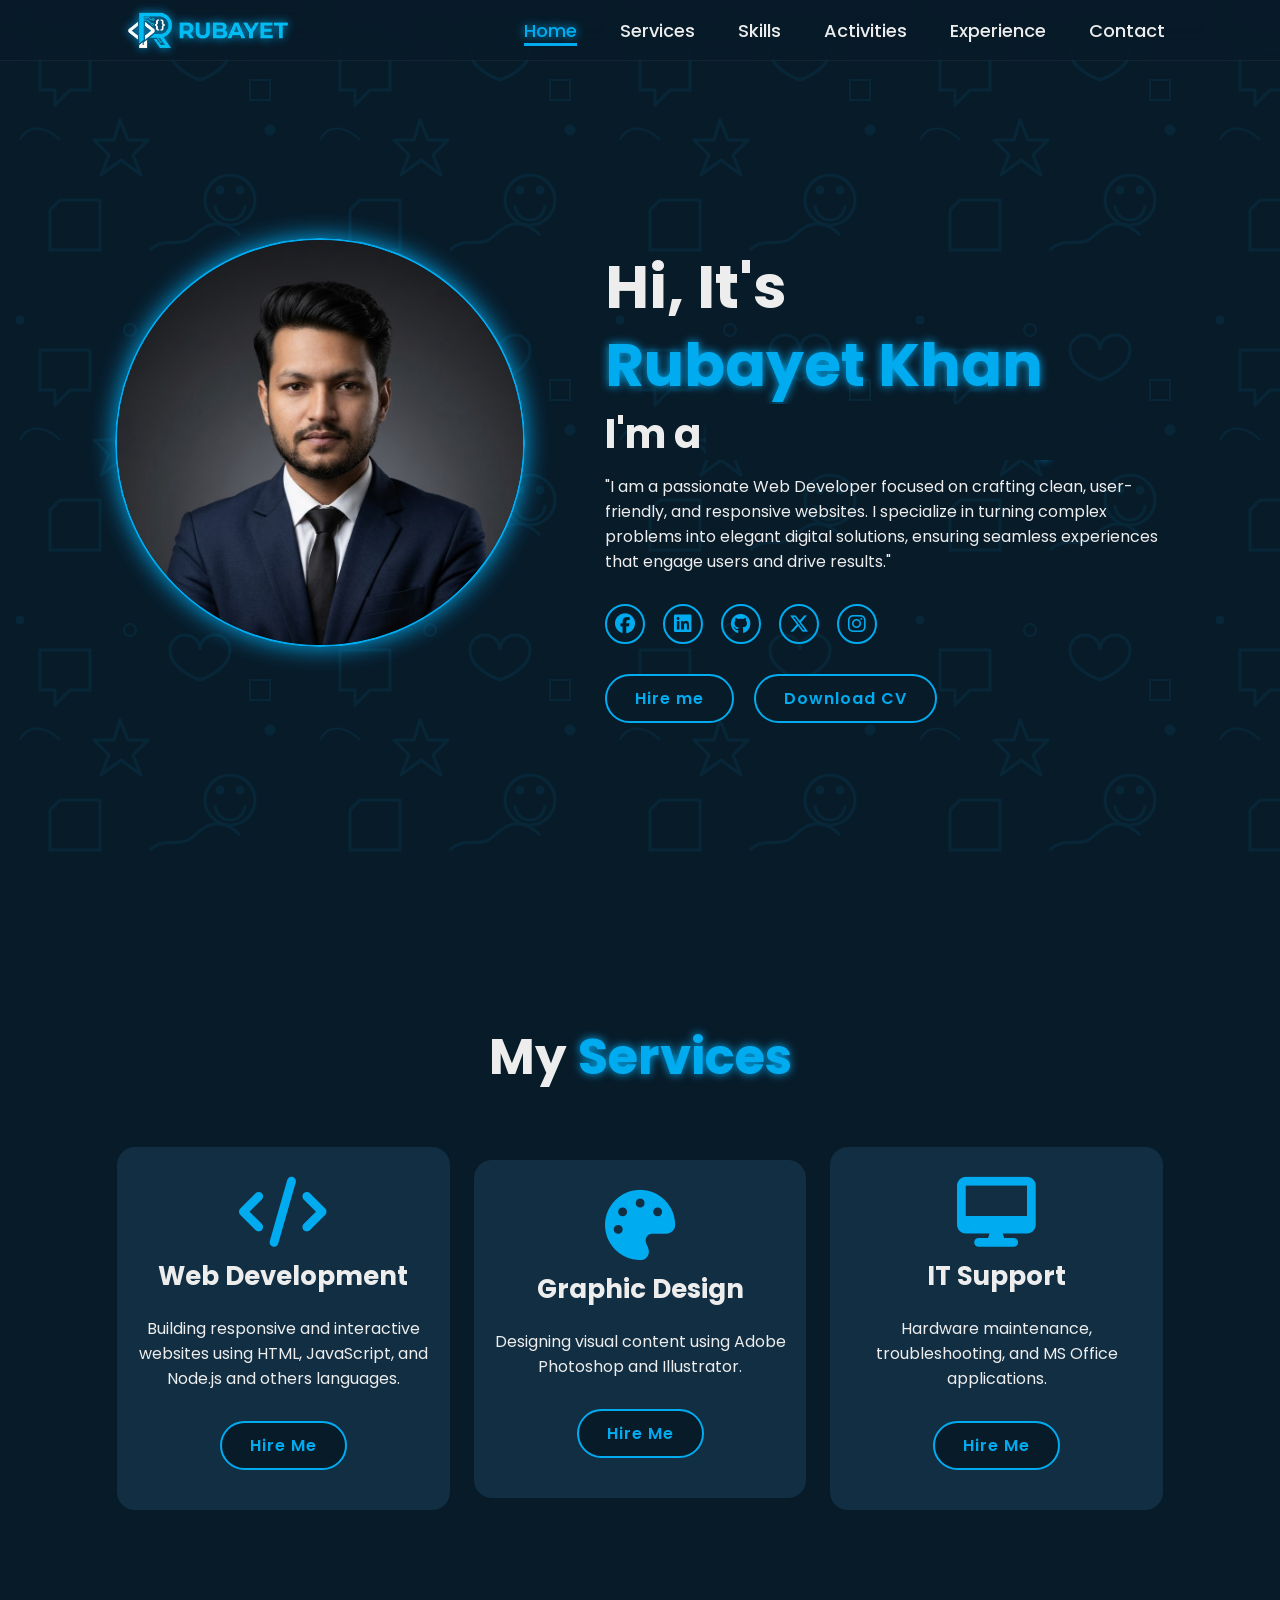
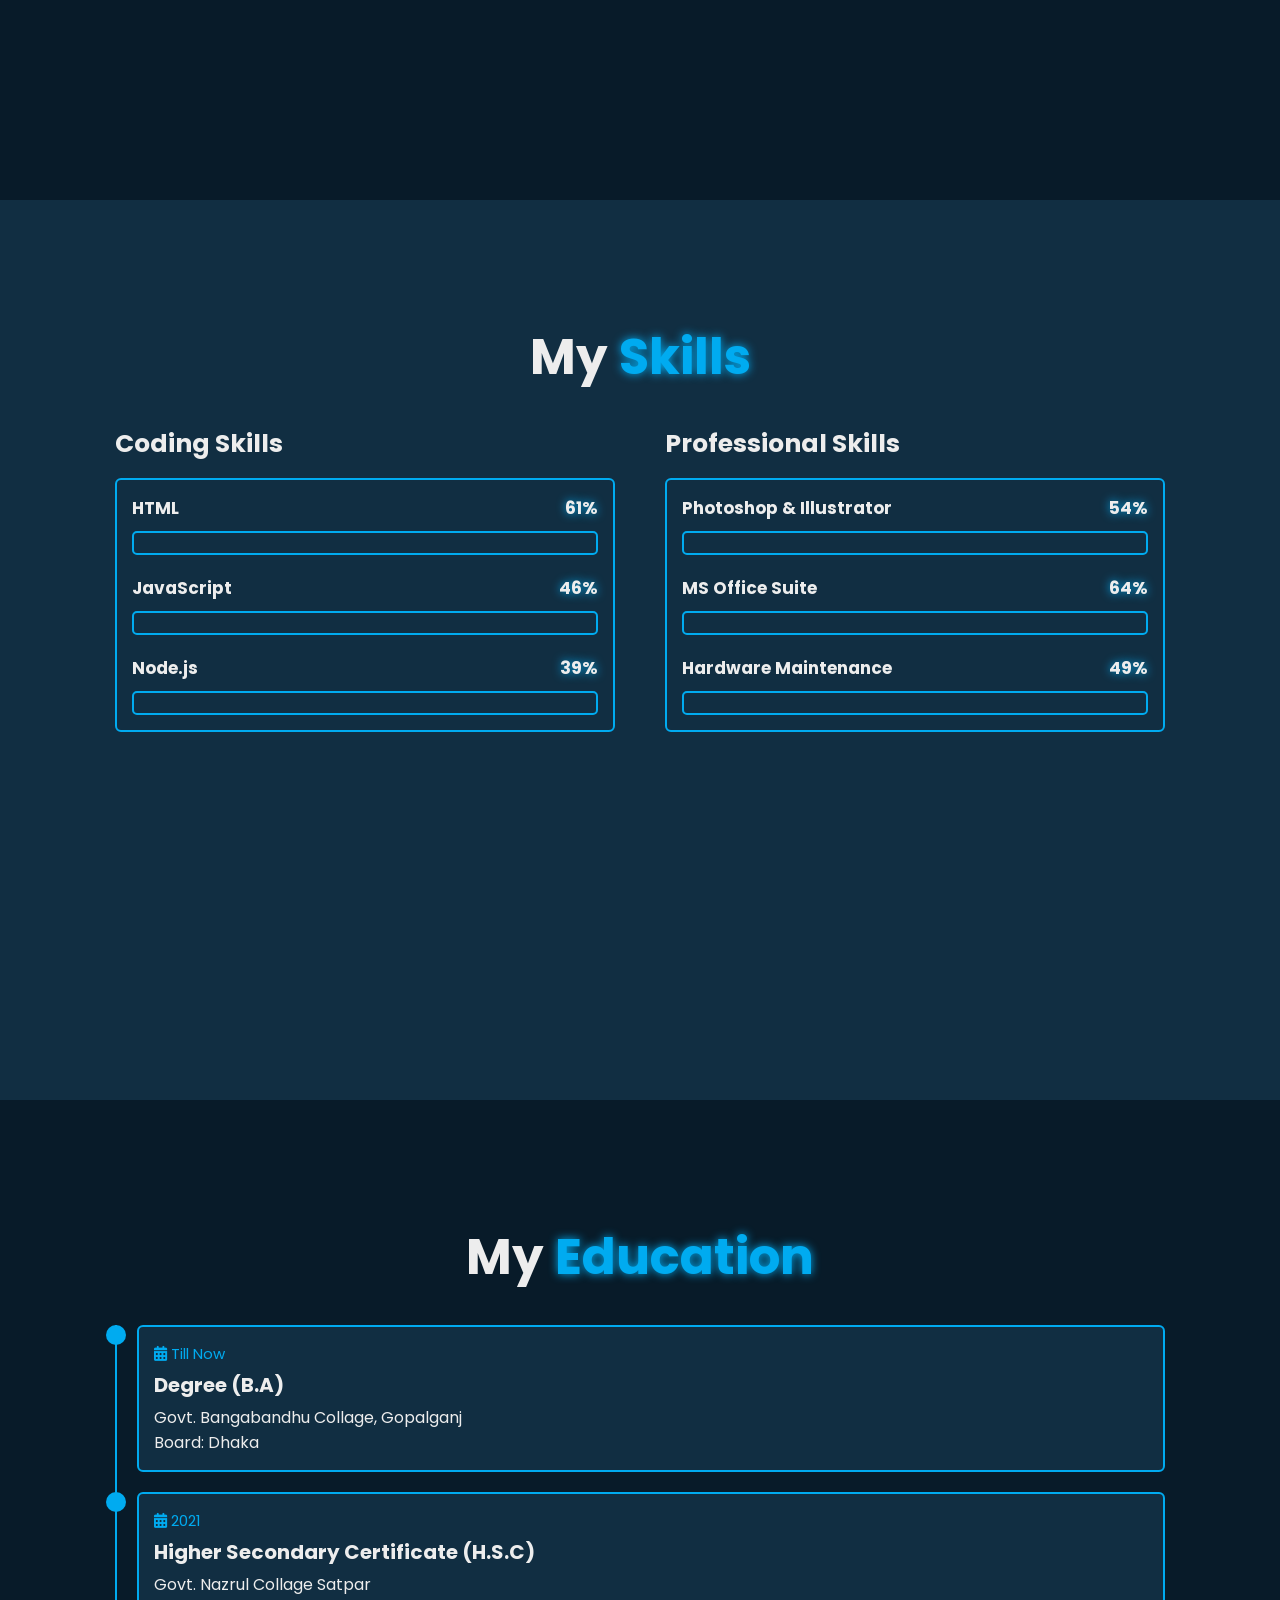
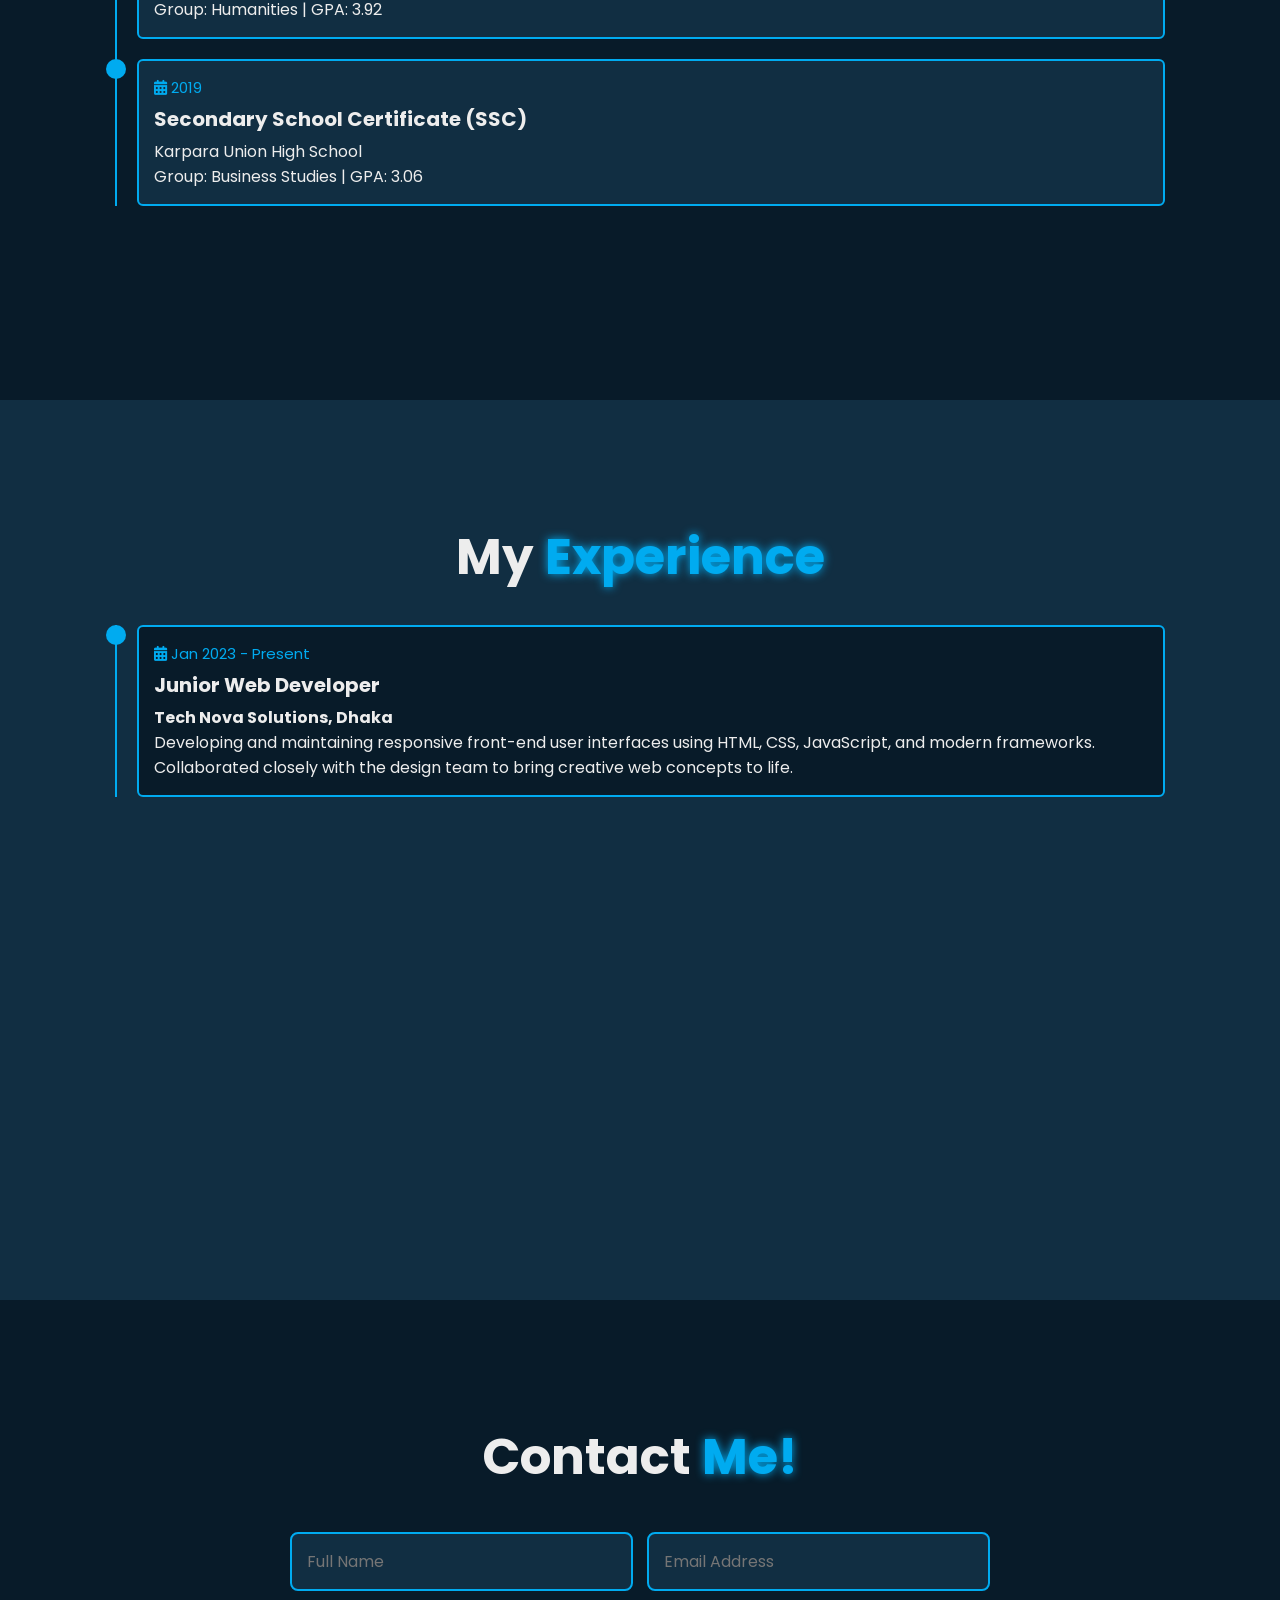
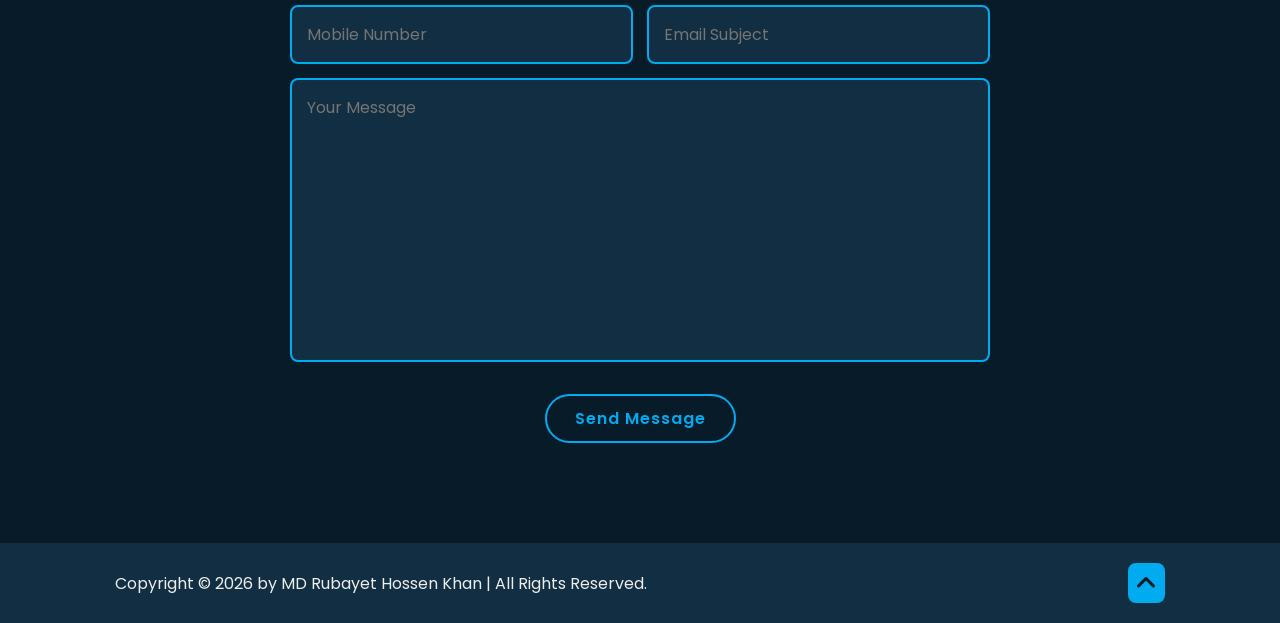
==== commit b991d4b0: "Update Activities page with 3D neon cards and mobile logo menu toggle" ====
--- a/index.html
+++ b/index.html
@@ -17,7 +17,7 @@
             <a href="#home" class="active"> Home</a>
             <a href="#services">Services</a>
             <a href="#skills">Skills</a>
-            <a href="#">Activities</a>
+            <a href="Others-Activities/index.html">Activities</a>
             <a href="#experience">Experience</a>
             <a href="#contact">Contact</a>
         </nav>
@@ -55,7 +55,8 @@
             <div class="service-box">
                 <i class="fa-solid fa-code"></i>
                 <h3>Web Development</h3>
-                <p>Building responsive and interactive websites using HTML, JavaScript, and Node.js.</p>
+                <p>Building responsive and interactive websites using HTML, JavaScript, and Node.js and others
+                    languages.</p>
                 <a href="#contact" class="btn">Hire Me</a>
             </div>
             <div class="service-box">
@@ -205,6 +206,22 @@
     <script>
         let sections = document.querySelectorAll('section');
         let navLinks = document.querySelectorAll('header nav a');
+
+        // Mobile Menu Toggle using Logo
+        let menuIcon = document.querySelector('.logo');
+        let navbar = document.querySelector('header nav');
+
+        menuIcon.addEventListener('click', (e) => {
+            e.preventDefault();
+            navbar.classList.toggle('active');
+        });
+
+        // Close mobile menu when a nav link is clicked
+        navLinks.forEach(link => {
+            link.addEventListener('click', () => {
+                navbar.classList.remove('active');
+            });
+        });
 
         window.onscroll = () => {
             sections.forEach(sec => {
--- a/style.css
+++ b/style.css
@@ -55,20 +55,8 @@
 .logo img {
     height: 4rem; /* Standard logo height */
     width: auto;
-    animation: logoGlow 3s infinite ease-in-out;
-    transform-origin: left center;
+    filter: drop-shadow(0 0 5px var(--main-color));
     transition: 0.3s;
-}
-
-@keyframes logoGlow {
-    0%, 100% {
-        filter: drop-shadow(0 0 5px var(--main-color));
-        transform: translateY(0) scale(1); /* Normal size */
-    }
-    50% {
-        filter: drop-shadow(0 0 15px var(--main-color));
-        transform: translateY(-3px) scale(1.05); /* Slight bounce and scale */
-    }
 }
 
 .logo:hover img {
@@ -95,13 +83,13 @@
     nav {
         position: absolute;
         display: none;
-        top: 0;
+        top: 100%;
         right: 0;
         width: 40%;
         border-left: 3px solid var(--main-color);
         border-bottom: 3px solid var(--main-color);
         border-bottom-left-radius: 2rem;
-        padding: 1rem solid;
+        padding: 1rem 2rem;
         background-color: var(--second-bg-color);
         border-top: 0.1rem solid rgba(0, 0, 0, 0.1);
     }
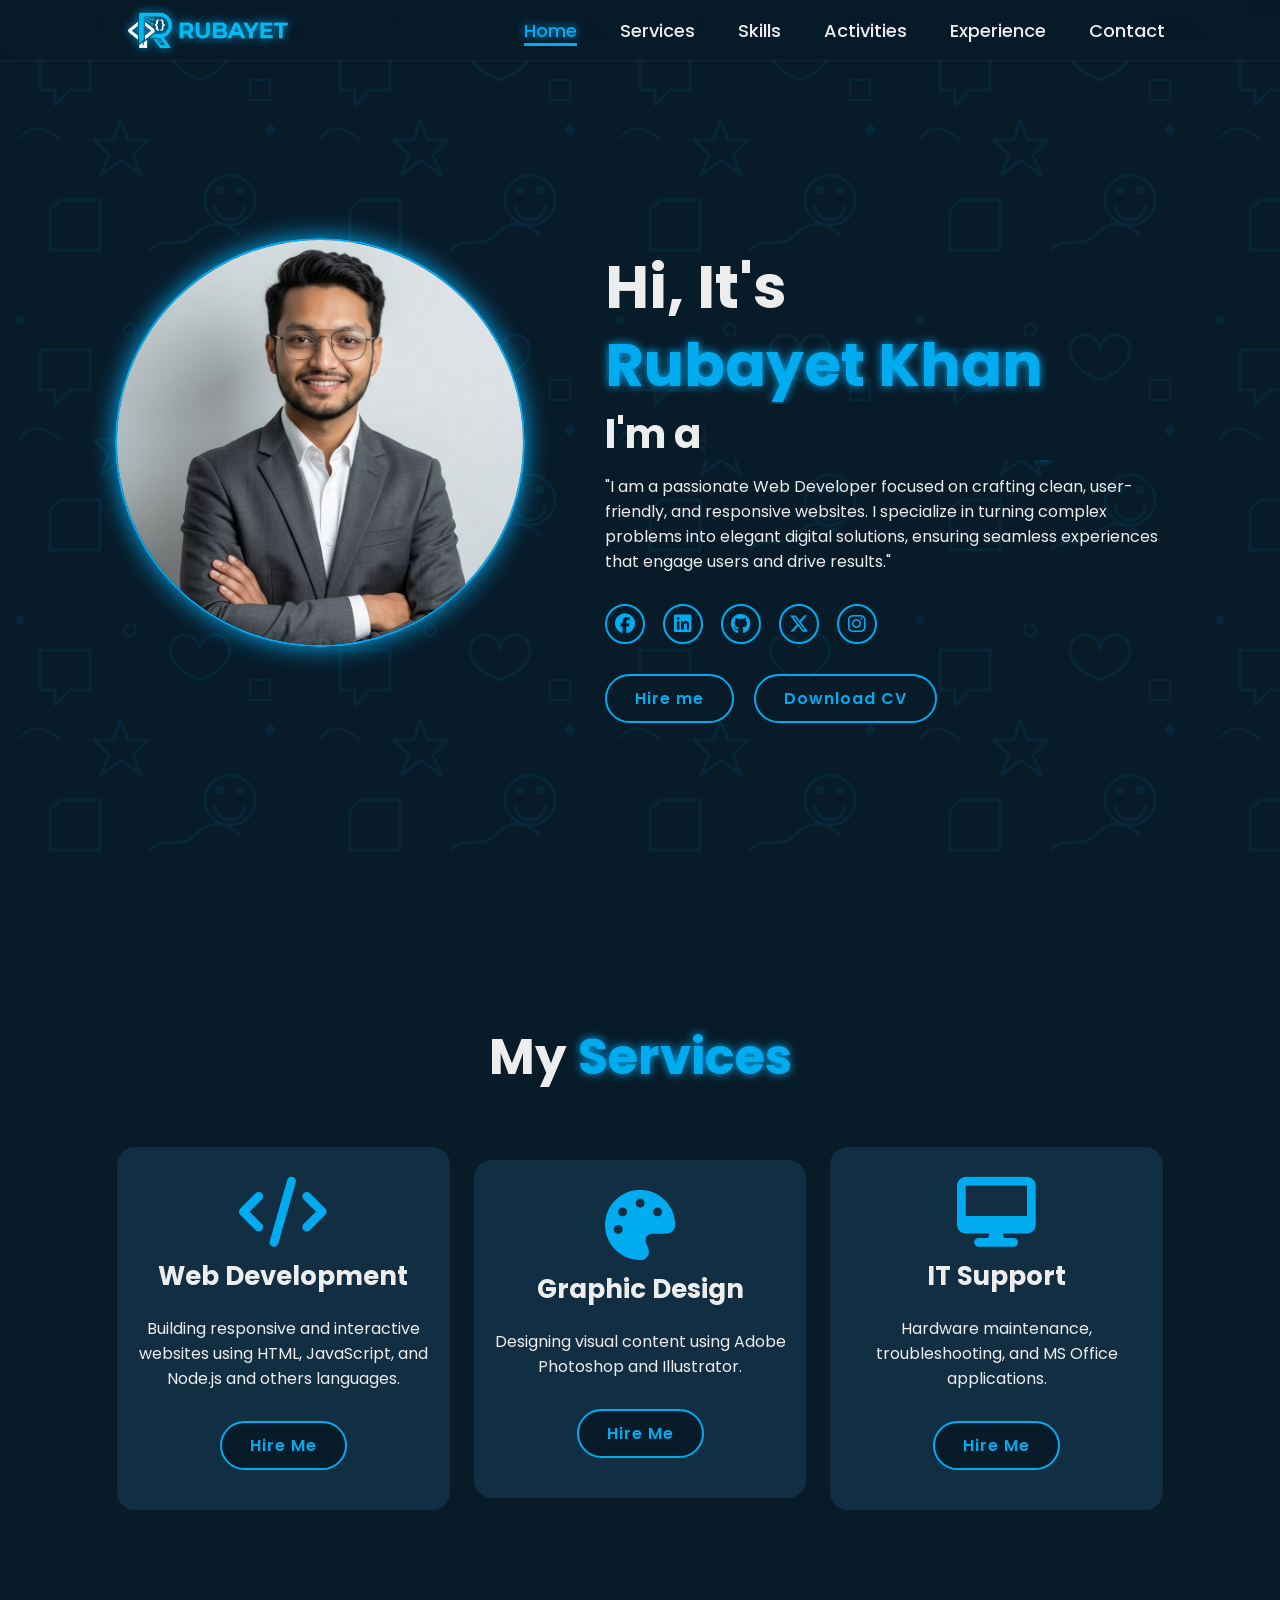
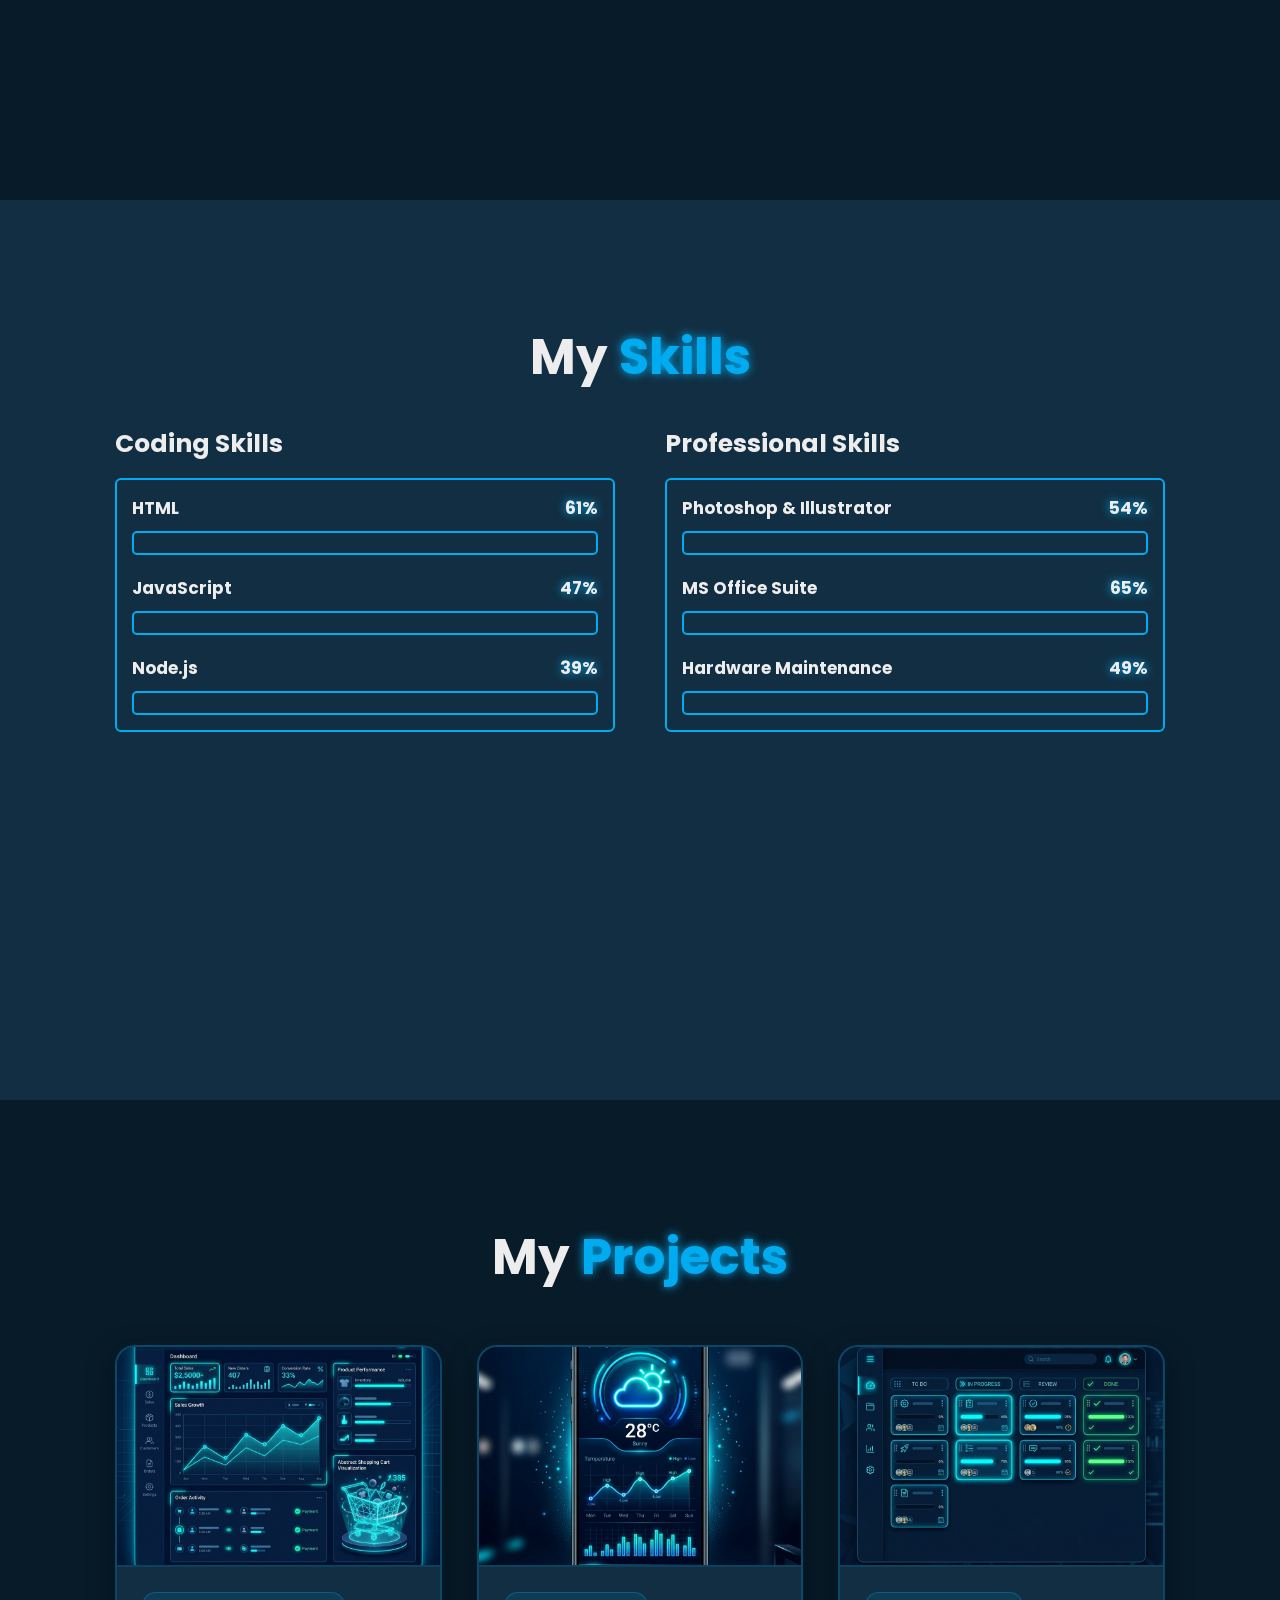
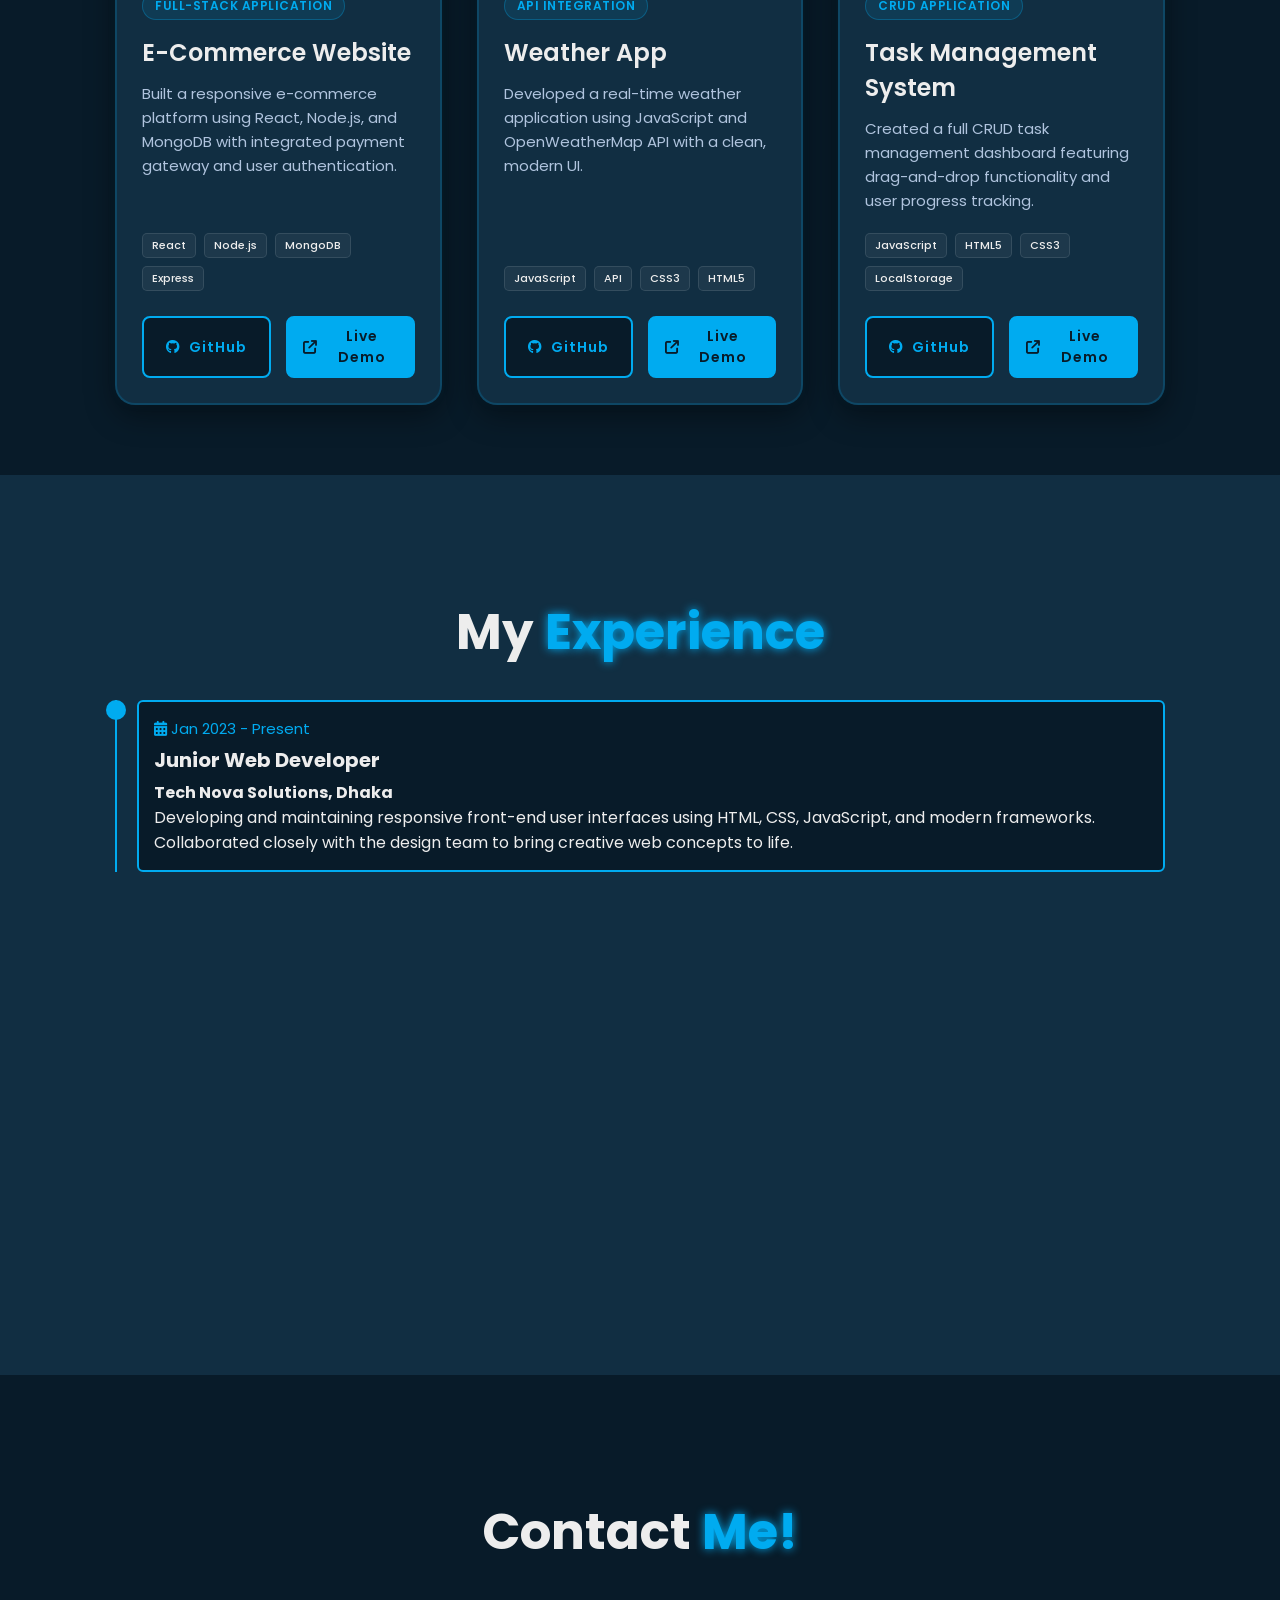
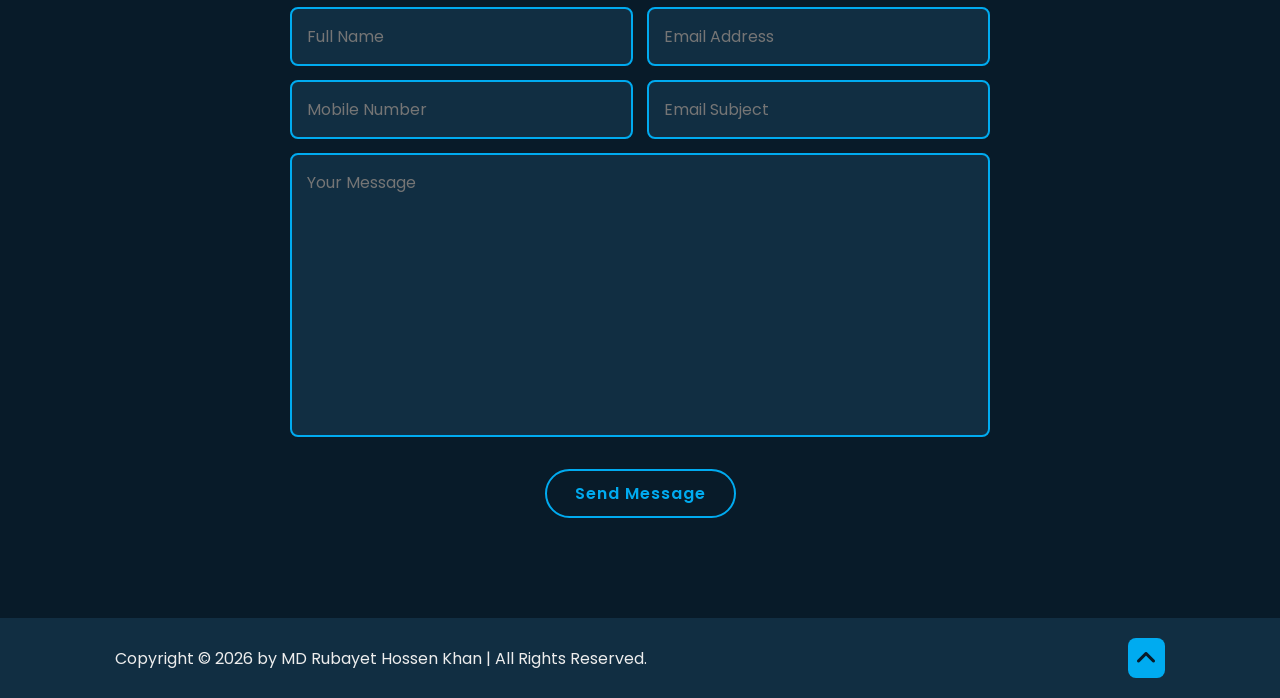
==== commit 42858400: "Update portfolio layout, styling, activities, and assets" ====
--- a/index.html
+++ b/index.html
@@ -6,6 +6,7 @@
     <meta name="viewport" content="width=device-width, initial-scale=1.0">
     <link rel="stylesheet" href="https://cdnjs.cloudflare.com/ajax/libs/font-awesome/6.5.2/css/all.min.css">
     <link rel="stylesheet" href="style.css">
+    <link rel="icon" type="image/png" href="Mini Logo image.png">
     <title>Portfolio Website</title>
 </head>
 
@@ -24,7 +25,7 @@
     </header>
     <section class="home" id="home">
         <div class="home-img">
-            <img src="main.jpg" alt="">
+            <img src="main.PNG" alt="Rubayet Khan">
         </div>
         <div class="home-content">
             <h1>Hi, It's <br><span>Rubayet Khan</span></h1>
@@ -44,7 +45,7 @@
             </div>
             <div class="btn-box">
                 <a href="#contact" class="btn">Hire me</a>
-                <a href="Rubayet Khan cv.pdf" download class="btn">Download CV</a>
+                <a href="Rubayet Khan cv n.pdf" download class="btn">Download CV</a>
             </div>
         </div>
     </section>
@@ -119,31 +120,77 @@
         </div>
     </section>
 
-    <section class="education" id="education">
-        <h2 class="heading">My <span>Education</span></h2>
-        <div class="education-row">
-            <div class="education-column">
-                <div class="education-box">
-                    <div class="education-content">
-                        <div class="content">
-                            <div class="year"><i class="fa-solid fa-calendar-days"></i> Till Now</div>
-                            <h3>Degree (B.A)</h3>
-                            <p>Govt. Bangabandhu Collage, Gopalganj <br> Board: Dhaka</p>
-                        </div>
-                    </div>
-                    <div class="education-content">
-                        <div class="content">
-                            <div class="year"><i class="fa-solid fa-calendar-days"></i> 2021</div>
-                            <h3>Higher Secondary Certificate (H.S.C)</h3>
-                            <p>Govt. Nazrul Collage Satpar <br> Group: Humanities | GPA: 3.92</p>
-                        </div>
-                    </div>
-                    <div class="education-content">
-                        <div class="content">
-                            <div class="year"><i class="fa-solid fa-calendar-days"></i> 2019</div>
-                            <h3>Secondary School Certificate (SSC)</h3>
-                            <p>Karpara Union High School <br> Group: Business Studies | GPA: 3.06</p>
-                        </div>
+    <section class="projects" id="projects">
+        <h2 class="heading">My <span>Projects</span></h2>
+        <div class="projects-container">
+            <div class="project-card">
+                <div class="project-img-box">
+                    <img src="project_ecommerce.png" alt="E-Commerce Website">
+                </div>
+                <div class="project-card-content">
+                    <span class="project-badge">Full-Stack Application</span>
+                    <h3>E-Commerce Website</h3>
+                    <p>Built a responsive e-commerce platform using React, Node.js, and MongoDB with integrated payment
+                        gateway and user authentication.</p>
+                    <div class="project-tags">
+                        <span>React</span>
+                        <span>Node.js</span>
+                        <span>MongoDB</span>
+                        <span>Express</span>
+                    </div>
+                    <div class="project-links">
+                        <a href="https://github.com/rubayet9" target="_blank" class="btn"><i
+                                class="fa-brands fa-github"></i> GitHub</a>
+                        <a href="#" class="btn btn-demo"><i class="fa-solid fa-arrow-up-right-from-square"></i> Live
+                            Demo</a>
+                    </div>
+                </div>
+            </div>
+
+            <div class="project-card">
+                <div class="project-img-box">
+                    <img src="project_weather.png" alt="Weather App">
+                </div>
+                <div class="project-card-content">
+                    <span class="project-badge">API Integration</span>
+                    <h3>Weather App</h3>
+                    <p>Developed a real-time weather application using JavaScript and OpenWeatherMap API with a clean,
+                        modern UI.</p>
+                    <div class="project-tags">
+                        <span>JavaScript</span>
+                        <span>API</span>
+                        <span>CSS3</span>
+                        <span>HTML5</span>
+                    </div>
+                    <div class="project-links">
+                        <a href="https://github.com/rubayet9" target="_blank" class="btn"><i
+                                class="fa-brands fa-github"></i> GitHub</a>
+                        <a href="#" class="btn btn-demo"><i class="fa-solid fa-arrow-up-right-from-square"></i> Live
+                            Demo</a>
+                    </div>
+                </div>
+            </div>
+
+            <div class="project-card">
+                <div class="project-img-box">
+                    <img src="project_todo.png" alt="Task Management System">
+                </div>
+                <div class="project-card-content">
+                    <span class="project-badge">CRUD Application</span>
+                    <h3>Task Management System</h3>
+                    <p>Created a full CRUD task management dashboard featuring drag-and-drop functionality and user
+                        progress tracking.</p>
+                    <div class="project-tags">
+                        <span>JavaScript</span>
+                        <span>HTML5</span>
+                        <span>CSS3</span>
+                        <span>LocalStorage</span>
+                    </div>
+                    <div class="project-links">
+                        <a href="https://github.com/rubayet9" target="_blank" class="btn"><i
+                                class="fa-brands fa-github"></i> GitHub</a>
+                        <a href="#" class="btn btn-demo"><i class="fa-solid fa-arrow-up-right-from-square"></i> Live
+                            Demo</a>
                     </div>
                 </div>
             </div>
--- a/style.css
+++ b/style.css
@@ -160,7 +160,7 @@
     min-width: 250px;
     aspect-ratio: 1 / 1;
     object-fit: cover;
-    object-position: top;
+    object-position: 50% 30%;
     border-radius: 50%;
     box-shadow: 0 0 25px var(--main-color);
     border: 2px solid var(--main-color);
@@ -435,30 +435,27 @@
 .skills.show-animate .skills-column:nth-child(2) .progress:nth-child(2) .bar span { width: 95%; }
 .skills.show-animate .skills-column:nth-child(2) .progress:nth-child(3) .bar span { width: 75%; }
 
-/* Education & Experience Timeline style */
-.education, .experience {
-    background: var(--bg-color);
-}
+/* Experience Timeline style */
 .experience {
     background: var(--second-bg-color);
 }
-.education-row, .experience-row {
+.experience-row {
     display: flex;
     flex-wrap: wrap;
     gap: 5rem;
     justify-content: center;
 }
-.education-column, .experience-column {
+.experience-column {
     flex: 1 1 40rem;
 }
-.education-box, .experience-box {
+.experience-box {
     border-left: .2rem solid var(--main-color);
 }
-.education-content, .experience-content {
+.experience-content {
     position: relative;
     padding-left: 2rem;
 }
-.education-content::before, .experience-content::before {
+.experience-content::before {
     content: '';
     position: absolute;
     top: 0;
@@ -468,36 +465,202 @@
     background: var(--main-color);
     border-radius: 50%;
 }
-.education-content .content, .experience-content .content {
+.experience-content .content {
     position: relative;
     padding: 1.5rem;
     border: .2rem solid var(--main-color);
     border-radius: .6rem;
     margin-bottom: 2rem;
-    background: var(--second-bg-color);
+    background: var(--bg-color);
     transition: .5s ease;
 }
-.experience .experience-content .content {
-    background: var(--bg-color);
-}
-.education-content .content:hover, .experience-content .content:hover {
+.experience-content .content:hover {
     background: var(--main-color);
     color: var(--bg-color);
 }
-.education-content .content .year, .experience-content .content .year {
+.experience-content .content .year {
     font-size: 1.5rem;
     color: var(--main-color);
     padding-bottom: .5rem;
 }
-.education-content .content:hover .year, .experience-content .content:hover .year {
+.experience-content .content:hover .year {
     color: var(--bg-color);
 }
-.education-content .content h3, .experience-content .content h3 {
+.experience-content .content h3 {
     font-size: 2rem;
 }
-.education-content .content p, .experience-content .content p {
+.experience-content .content p {
     font-size: 1.6rem;
     padding-top: .5rem;
+}
+
+/* Projects Card Layout & Neon Styles */
+.projects {
+    background: var(--bg-color);
+}
+.projects-container {
+    display: grid;
+    grid-template-columns: repeat(auto-fit, minmax(320px, 1fr));
+    gap: 3.5rem;
+    padding: 2rem 0;
+}
+.project-card {
+    background: var(--second-bg-color);
+    border: .2rem solid rgba(0, 171, 240, 0.2);
+    border-radius: 2rem;
+    overflow: hidden;
+    transition: all .5s cubic-bezier(0.25, 0.8, 0.25, 1);
+    display: flex;
+    flex-direction: column;
+    height: 100%;
+    box-shadow: 0 10px 30px rgba(0, 0, 0, 0.4), 0 0 10px rgba(0, 171, 240, 0.05);
+    position: relative;
+}
+
+/* Inner hover glow effect border */
+.project-card::before {
+    content: '';
+    position: absolute;
+    top: 0;
+    left: 0;
+    width: 100%;
+    height: 100%;
+    border-radius: 2rem;
+    box-shadow: inset 0 0 20px rgba(0, 171, 240, 0);
+    transition: all .5s ease;
+    pointer-events: none;
+    z-index: 2;
+}
+
+.project-card:hover {
+    transform: translateY(-10px) scale(1.02);
+    border-color: var(--main-color);
+    /* Vibrant Neon glow around the card sides */
+    box-shadow: 0 15px 30px rgba(0, 0, 0, 0.5), 
+                0 0 20px var(--main-color), 
+                0 0 40px rgba(0, 171, 240, 0.4);
+}
+
+.project-card:hover::before {
+    box-shadow: inset 0 0 15px rgba(0, 171, 240, 0.3);
+}
+
+/* Image styling */
+.project-img-box {
+    width: 100%;
+    height: 220px;
+    overflow: hidden;
+    border-bottom: 2px solid rgba(0, 171, 240, 0.15);
+    position: relative;
+}
+.project-img-box img {
+    width: 100%;
+    height: 100%;
+    object-fit: cover;
+    transition: transform 0.6s ease, filter 0.6s ease;
+}
+.project-card:hover .project-img-box img {
+    transform: scale(1.08);
+    filter: brightness(1.1);
+}
+
+/* Content inside card */
+.project-card-content {
+    padding: 2.5rem;
+    display: flex;
+    flex-direction: column;
+    flex-grow: 1;
+}
+
+/* Category Badge */
+.project-badge {
+    align-self: flex-start;
+    font-size: 1.2rem;
+    font-weight: 600;
+    color: var(--main-color) !important;
+    background: rgba(0, 171, 240, 0.1);
+    border: 1px solid rgba(0, 171, 240, 0.3);
+    padding: 0.4rem 1.2rem;
+    border-radius: 5rem;
+    margin-bottom: 1.5rem;
+    letter-spacing: 0.05rem;
+    text-transform: uppercase;
+    text-shadow: none !important;
+}
+
+.project-card-content h3 {
+    font-size: 2.4rem;
+    font-weight: 600;
+    color: var(--text-color);
+    margin-bottom: 1.2rem;
+    transition: color 0.3s;
+}
+.project-card:hover .project-card-content h3 {
+    color: var(--main-color);
+    text-shadow: 0 0 8px rgba(0, 171, 240, 0.6);
+}
+
+.project-card-content p {
+    font-size: 1.5rem;
+    color: #b0c4de;
+    line-height: 1.6;
+    margin-bottom: 2rem;
+    flex-grow: 1;
+}
+
+/* Tech Tags styling */
+.project-tags {
+    display: flex;
+    flex-wrap: wrap;
+    gap: 0.8rem;
+    margin-bottom: 2.5rem;
+}
+.project-tags span {
+    font-size: 1.1rem;
+    font-weight: 500;
+    color: var(--text-color) !important;
+    background: rgba(255, 255, 255, 0.05);
+    border: 1px solid rgba(255, 255, 255, 0.1);
+    padding: 0.3rem 0.9rem;
+    border-radius: 0.5rem;
+    transition: all 0.3s ease;
+    text-shadow: none !important;
+}
+.project-card:hover .project-tags span {
+    border-color: rgba(0, 171, 240, 0.3);
+    background: rgba(0, 171, 240, 0.05);
+    color: var(--main-color) !important;
+}
+
+/* Link Buttons styling */
+.project-links {
+    display: flex;
+    gap: 1.5rem;
+}
+.project-links .btn {
+    flex: 1;
+    padding: 0.8rem 1.5rem;
+    font-size: 1.4rem;
+    text-align: center;
+    border-radius: 0.8rem;
+    display: flex;
+    justify-content: center;
+    align-items: center;
+    gap: 0.8rem;
+    box-shadow: none;
+}
+.project-links .btn-demo {
+    background: var(--main-color);
+    color: var(--bg-color);
+    border-color: var(--main-color);
+}
+.project-links .btn-demo:hover {
+    background: transparent;
+    color: var(--main-color);
+    box-shadow: 0 0 15px var(--main-color);
+}
+.project-links .btn:not(.btn-demo):hover {
+    box-shadow: 0 0 15px rgba(0, 171, 240, 0.4);
 }
 
 /* Contact */
@@ -624,7 +787,7 @@
 }
 
 /* WhatsApp Unique Vector Doodle Background Overlay */
-body, .home, .services, .skills, .education, .experience, .contact, .footer {
+body, .home, .services, .skills, .projects, .experience, .contact, .footer {
     background-image: url("data:image/svg+xml,%3Csvg width='300' height='300' xmlns='http://www.w3.org/2000/svg'%3E%3Cg fill='%2300abf0' stroke='%2300abf0' opacity='0.08'%3E%3Cpath d='M40 50h50v40h-20l-15 15v-15h-15z' fill='none' stroke-width='3' stroke-linejoin='round'/%3E%3Cpath d='M200 50a15 15 0 0 1 30 0c0 20-30 30-30 30s-30-10-30-30a15 15 0 0 1 30 0z' fill='none' stroke-width='3'/%3E%3Ccircle cx='230' cy='200' r='25' fill='none' stroke-width='3'/%3E%3Ccircle cx='220' cy='190' r='4' fill='%2300abf0'/%3E%3Ccircle cx='240' cy='190' r='4' fill='%2300abf0'/%3E%3Cpath d='M215 205a15 15 0 0 0 30 0' fill='none' stroke-width='3'/%3E%3Cpath d='M60 200h40v50h-50v-40l10-10z' fill='none' stroke-width='3' stroke-linejoin='round'/%3E%3Cpath d='M120 120l8 20h20l-15 15 8 20-20-15-20 15 8-20-15-15h20z' fill='none' stroke-width='3' stroke-linejoin='round'/%3E%3Cpath d='M150 250c15-15 30 0 45-15s30-15 45 0' fill='none' stroke-width='3'/%3E%3Ccircle cx='20' cy='20' r='4' fill='%2300abf0'/%3E%3Ccircle cx='130' cy='30' r='6' fill='none' stroke-width='2'/%3E%3Ccircle cx='270' cy='130' r='5' fill='%2300abf0'/%3E%3Cpath d='M20 140c10-20 30-10 40 0' fill='none' stroke-width='2'/%3E%3Cpath d='M250 80h20v20h-20z' fill='none' stroke-width='2'/%3E%3C/g%3E%3C/svg%3E");
     background-size: 300px;
     background-attachment: fixed;
